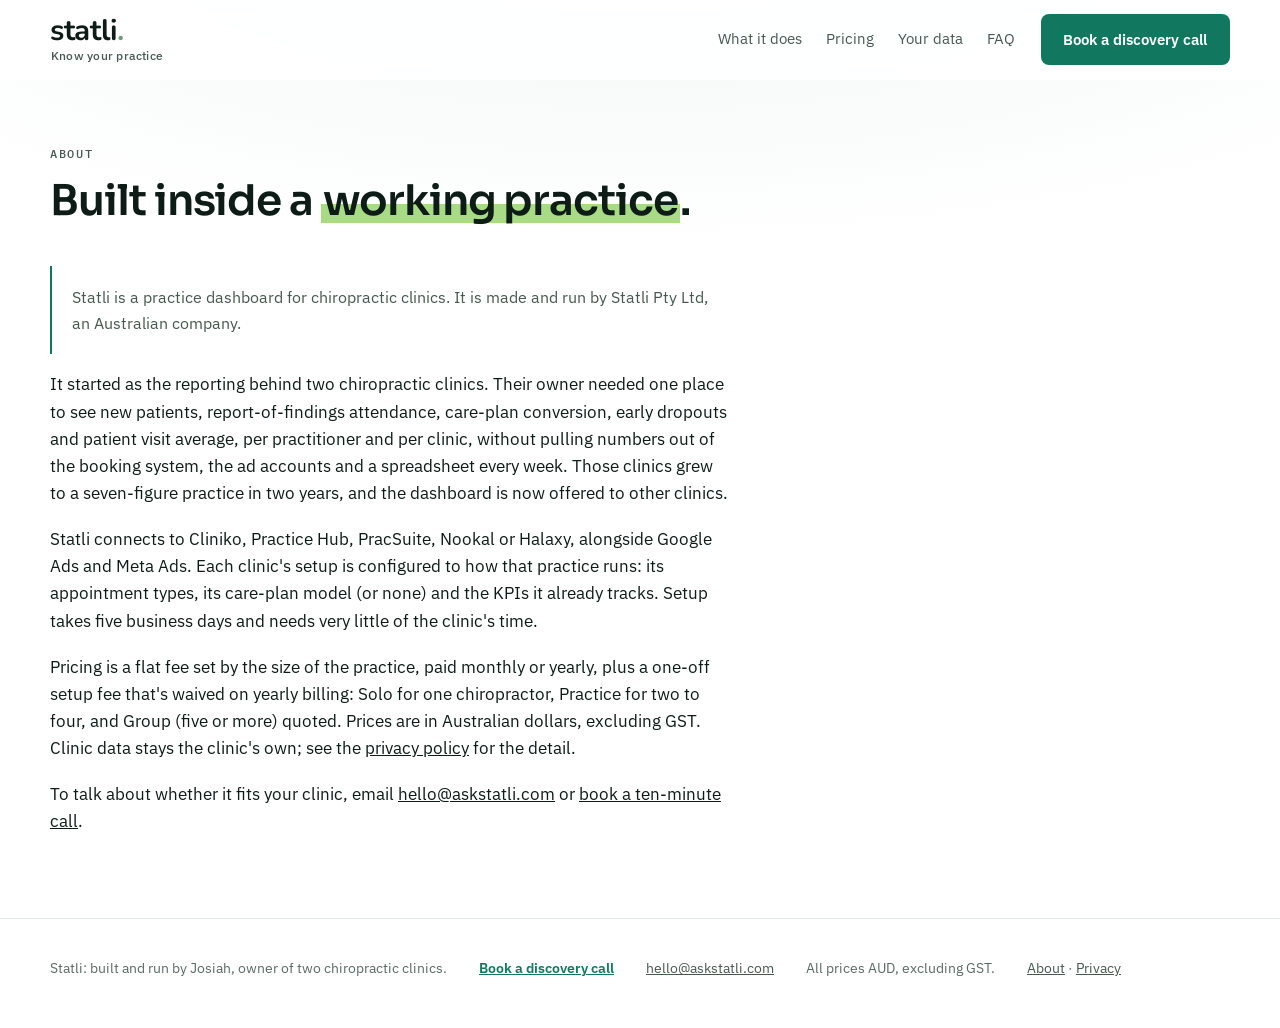
==== about/index.html @ eea351d8 "Pricing: clearer monthly/annual switch, setup waived on annual; focus-panel marker, hover-only marke" ====
<!doctype html>
<html lang="en-AU">
<head>
<meta charset="utf-8">
<meta name="viewport" content="width=device-width, initial-scale=1">
<meta name="color-scheme" content="light">
<title>About Statli</title>
<meta name="description" content="Statli is an Australian practice dashboard for chiropractic clinics, built by a clinic owner and run by Statli Pty Ltd.">

<link rel="canonical" href="https://askstatli.com/about/">
<meta property="og:type" content="website">
<meta property="og:site_name" content="Statli">
<meta property="og:title" content="About Statli">
<meta property="og:description" content="Statli is an Australian practice dashboard for chiropractic clinics, built by a clinic owner and run by Statli Pty Ltd.">
<meta property="og:url" content="https://askstatli.com/about/">
<meta property="og:image" content="https://askstatli.com/static/img/demo_overview.jpg">
<link rel="alternate" type="text/plain" title="llms.txt" href="/llms.txt">

<link rel="preconnect" href="https://fonts.googleapis.com">
<link rel="preconnect" href="https://fonts.gstatic.com" crossorigin>
<link rel="stylesheet" href="https://fonts.googleapis.com/css2?family=Archivo:wght@400..800&family=Nunito:wght@700&family=Sora:wght@500;600&family=IBM+Plex+Mono:wght@400;500;600&family=IBM+Plex+Sans:wght@400;500;600&display=swap">
<link rel="stylesheet" href="/static/css/site.css?v=535c0e7a">
</head>
<body>
<a class="skip" href="#main">Skip to content</a>

<nav class="nav">
  <div class="wrap nav-in">
    <a class="brand" href="/" aria-label="Statli, know your practice. Home">
      <span class="brand-word">statli<span class="brand-dot">.</span></span>
      <span class="brand-tag">Know your practice</span>
    </a>
    <div class="nav-links">
      <a href="/#what">What it does</a>
      <a href="/#pricing">Pricing</a>
      <a href="/#security">Your data</a>
      <a href="/#faq">FAQ</a>
    </div>
    <a class="btn btn-primary nav-cta" href="/#book"><span>Book a<span class="cta-long"> discovery</span> call</span></a>
    
    <button type="button" class="nav-menu-btn" aria-expanded="false" aria-controls="navSheet" aria-label="Menu">
      <span class="nav-menu-icon" aria-hidden="true"><i></i><i></i></span>
    </button>
  </div>
  <div class="nav-sheet" id="navSheet" hidden>
    <a href="/#what">What it does</a>
    <a href="/#story">See it in action</a>
    <a href="/#pricing">Pricing</a>
    <a href="/#security">Your data</a>
    <a href="/#faq">FAQ</a>
  </div>
</nav>

<main id="main">

<style>.about p{margin:0 0 1.1em;max-width:68ch}</style>
<section class="section">
  <div class="wrap">
    <div class="head">
      <p class="label">About</p>
      <h2>Built inside a <span class="hl">working practice</span>.</h2>
    </div>

    <div class="legal about">
      <p class="legal-intro">Statli is a practice dashboard for chiropractic clinics. It is made and run by
        Statli Pty Ltd, an Australian company.</p>

      <p>It started as the reporting behind two chiropractic clinics. Their owner needed one place to see
        new patients, report-of-findings attendance, care-plan conversion, early dropouts and patient visit
        average, per practitioner and per clinic, without pulling numbers out of the booking system, the ad
        accounts and a spreadsheet every week. Those clinics grew to a seven-figure practice in two years,
        and the dashboard is now offered to other clinics.</p>

      <p>Statli connects to Cliniko, Practice Hub, PracSuite, Nookal or Halaxy, alongside Google Ads and Meta Ads. Each
        clinic's setup is configured to how that practice runs: its appointment types, its care-plan model
        (or none) and the KPIs it already tracks. Setup takes five business days and needs very little of the
        clinic's time.</p>

      <p>Pricing is a flat fee set by the size of the practice, paid monthly or yearly, plus a one-off setup fee that's waived on yearly billing: Solo for one chiropractor, Practice for two to four, and Group (five or more) quoted. Prices are in Australian dollars, excluding GST.
        Clinic data stays the clinic's own; see the <a href="/privacy">privacy policy</a>
        for the detail.</p>

      <p>To talk about whether it fits your clinic, email
        <a href="mailto:hello@askstatli.com">hello@askstatli.com</a> or
        <a href="/#book">book a ten-minute call</a>.</p>
    </div>
  </div>
</section>

</main>

<footer class="foot">
  <div class="wrap foot-in">
    <span>Statli: built and run by Josiah, owner of two chiropractic clinics.</span>
    <span><a class="foot-cta" href="/#book">Book a discovery call</a></span>
    <span><a href="mailto:hello@askstatli.com">hello@askstatli.com</a></span>
    <span>All prices AUD, excluding GST.</span>
    <span><a href="/about">About</a> · <a href="/privacy">Privacy</a></span>
  </div>
</footer>

<script>
/* The top bar: a soft shadow only once content is scrolling under it, and
   on phones a menu that drops from the bar (and closes back into it). */
(function () {
  var nav = document.querySelector('.nav');
  if (!nav) return;
  function onScroll() { nav.classList.toggle('is-scrolled', window.scrollY > 4); }
  window.addEventListener('scroll', onScroll, { passive: true }); onScroll();

  var btn = nav.querySelector('.nav-menu-btn'), sheet = document.getElementById('navSheet');
  if (!btn || !sheet) return;
  function set(open) {
    btn.setAttribute('aria-expanded', open ? 'true' : 'false');
    nav.classList.toggle('menu-open', open);
    clearTimeout(sheet._t);
    if (open) { sheet.hidden = false; void sheet.offsetWidth; sheet.classList.add('is-open'); }
    else {
      sheet.classList.remove('is-open');
      // Backstop for when no transition runs (reduced motion, a background
      // tab): a closed menu must never sit invisible over the page.
      sheet._t = setTimeout(function () { if (!sheet.classList.contains('is-open')) sheet.hidden = true; }, 450);
    }
  }
  // Hidden only once the closing transition has finished, so it can be
  // reopened mid-close and simply turns round.
  sheet.addEventListener('transitionend', function () { if (!sheet.classList.contains('is-open')) sheet.hidden = true; });
  btn.addEventListener('click', function () { set(btn.getAttribute('aria-expanded') !== 'true'); });
  sheet.addEventListener('click', function (e) { if (e.target.closest('a')) set(false); });
  document.addEventListener('click', function (e) { if (!nav.contains(e.target)) set(false); });
  document.addEventListener('keydown', function (e) { if (e.key === 'Escape') set(false); });
})();

/* The booking form says it's sending the moment it's pressed, and can't be
   sent twice. Restored if the visitor comes Back to the page. */
document.querySelectorAll('form.book').forEach(function (f) {
  if (f.id === 'preview-form' || f.id === 'waitlist-form') return;   // these handle their own button
  f.addEventListener('submit', function () {
    var b = f.querySelector('[type=submit]');
    if (!b) return;
    b.dataset.label = b.dataset.label || b.textContent;
    setTimeout(function () { b.disabled = true; b.classList.add('is-sending'); b.textContent = 'Sending…'; }, 0);
  });
});
window.addEventListener('pageshow', function () {
  document.querySelectorAll('form.book [type=submit]').forEach(function (b) {
    if (b.dataset.label) { b.disabled = false; b.classList.remove('is-sending'); b.textContent = b.dataset.label; }
  });
});
</script>
</body>
</html>
---- static/css/site.css ----
/* ── Statli — design tokens ─────────────────────────────────────────────────
   One palette, always light. The site used to switch to a dark palette when a
   visitor's phone or computer was in dark mode; Josiah found it too dark and
   wants the brand's light look everywhere (2026-09-28). color-scheme keeps
   the browser's own controls (form fields, scrollbars) light to match. */

:root {
  color-scheme: light;
  /* Built-in easings are too weak to read as deliberate. One curve across the
     site keeps the motion feeling like one hand made it.
     Entering, exiting and press feedback all use --ease-out; plain colour
     changes stay on `ease`, which is what a colour crossfade wants. */
  --ease-out:    cubic-bezier(0.23, 1, 0.32, 1);

  --ground:      #ffffff;   /* white (was #f7f9f8), chosen 2026-10-02 */
  --surface:     #ffffff;
  --surface-2:   #eef2f0;
  --ink:         #0e1c18;
  --ink-2:       #46584f;
  --ink-3:       #5b6a63;   /* was #7b8b84 (3.1-3.6:1); now 4.9:1+ on every ground */
  --rule:        #e2e8e5;
  --rule-strong: #c6d0cc;
  --accent:      #11785f;
  --accent-ink:  #ffffff;
  --accent-soft: #e4f1eb;
  --warn:        #b3541e;
  --warn-soft:   #f6e7dc;
  --good:        #157f52;
  --brand-dot:   #6e9c78;
  /* The second accent, for the loss moments (visit 0, the money leaving, the
     moment they say yes). Large text only: 4.2:1+ on every ground. */
  --spark:       #c4471c;
  --hl-warm:     #ffc09c;

  /* Wider and softer than a drop shadow — closer to an object resting on the
     page than a box cut out of it. Two layers: a hairline for the edge, a
     long diffuse one for the lift. */
  --shadow:      0 1px 2px rgba(14, 28, 24, .04),
                 0 14px 40px -18px rgba(14, 28, 24, .16);

  /* One radius scale, so nothing is rounded by accident. 4px reads as a 2019
     admin panel; these are soft enough to feel current without turning
     everything into a pill. */
  --r-sm: 8px;
  --r:    12px;
  --r-lg: 18px;

  --display: "Archivo", "Helvetica Neue", Arial, sans-serif;
  --body:    "IBM Plex Sans", "Segoe UI", system-ui, sans-serif;
  --mono:    "IBM Plex Mono", ui-monospace, "SF Mono", Menlo, monospace;

  --measure: 62ch;
  --page:    1180px;
  --rail:    26px;
}


/* ── Base ─────────────────────────────────────────────────────────────────── */

*, *::before, *::after { box-sizing: border-box; }

body {
  margin: 0;
  background: var(--ground);
  color: var(--ink);
  font-family: var(--body);
  font-size: 17px;
  line-height: 1.6;
  -webkit-font-smoothing: antialiased;
}

/* Archivo at 800 with -0.034em is a headline shouting. The same face at 500,
   larger and with the tracking let out, reads as confident instead of loud —
   and it is the single change that moves this page from "dense report" to
   something current. The weight does the work, not the size. */
h1, h2, h3, h4 {
  font-family: var(--display);
  font-weight: 550;
  line-height: 1.12;
  letter-spacing: -0.018em;
  text-wrap: balance;
  margin: 0;
}

h1 {
  font-size: clamp(2.7rem, 5.8vw, 4.3rem);
  font-weight: 560;
  line-height: 1.06;
  letter-spacing: -0.026em;
}
h2 { font-size: clamp(1.9rem, 3.3vw, 2.7rem); letter-spacing: -0.021em; }
h3 { font-size: 1.2rem; font-weight: 600; letter-spacing: -0.008em; }

/* The headings in Sora (Google Fonts, loaded in base.html; chosen 2026-10-09
   over Clash Display, from the heading-font comparison). Wide and clean, so
   it wants a little negative tracking and a 600 weight. */
:root { --heading: "Sora", var(--display); }
h1, h2 { font-family: var(--heading); font-weight: 600; }
h1 { letter-spacing: -0.03em; }
h2 { font-weight: 600; letter-spacing: -0.025em; }

p { margin: 0; }
a { color: inherit; }

/* height:auto is not optional here. Every <img> carries width/height
   attributes (they reserve the space and stop the page jumping as images
   load), and without height:auto those attributes are used as the rendered
   height while CSS scales the width down. The two closer-look screenshots
   were being squashed exactly that way: a 1600x442 strip drawn at 834x442. */
img { max-width: 100%; display: block; height: auto; }

::selection { background: var(--accent); color: var(--accent-ink); }

:focus-visible {
  outline: 2px solid var(--accent);
  outline-offset: 3px;
  border-radius: 2px;
}

/* Micro-label — the instrument-panel voice, used for every section eyebrow. */
.label {
  font-family: var(--mono);
  font-size: .705rem;
  font-weight: 500;
  letter-spacing: .16em;
  text-transform: uppercase;
  color: var(--ink-3);
}

.num { font-family: var(--mono); font-variant-numeric: tabular-nums; }

.lede {
  font-size: clamp(1.08rem, 1.7vw, 1.24rem);
  line-height: 1.58;
  color: var(--ink-2);
  max-width: var(--measure);
}

.skip {
  position: absolute; left: -9999px;
  background: var(--accent); color: var(--accent-ink);
  padding: .6rem 1rem; z-index: 100;
}
.skip:focus { left: 1rem; top: 1rem; }

/* ── Page shell ───────────────────────────────────────────────────────────── */

.wrap {
  width: min(100% - 3rem, var(--page));
  margin-inline: auto;
}

/* The rail: a chart y-axis the whole page hangs off. Each section head sits on
   a tick. Hidden below 900px, where there isn't room for the gutter. */
/* A single very soft wash behind the top of the page, so the ground has some
   depth without a gradient hero — the thing that makes a flat grey page feel
   like a document rather than a product. Fixed attachment keeps it from
   scrolling into the middle of the page and reappearing as a band. */
body {
  background-image:
    radial-gradient(120% 60% at 50% -10%,
                    color-mix(in srgb, var(--accent) 7%, transparent) 0%,
                    transparent 62%);
  background-repeat: no-repeat;
  background-attachment: fixed;
}

.section {
  position: relative;
  padding-block: clamp(4.2rem, 8.5vw, 7.5rem);
  border-top: 1px solid var(--rule);
}

/* Alternating grounds, so a long page reads as a sequence of rooms rather
   than one endless scroll. Driven by nth-of-type rather than a class in the
   markup: the testimonial section is conditional, and hand-placed classes
   would put two tinted bands back to back the moment it is switched off.
   The tint is barely there on purpose — enough to mark a boundary, not
   enough to make the page look striped. */
main > section:nth-of-type(even) {
  background: color-mix(in srgb, var(--accent) 8%, var(--surface));
  border-top-color: color-mix(in srgb, var(--accent) 12%, var(--rule));
}

/* Where two grounds meet, the rule is doing nothing the colour change isn't
   already doing. */
main > section:nth-of-type(even) + section { border-top-color: transparent; }
.section:first-of-type { border-top: 0; }

.section > .wrap { position: relative; }

@media (min-width: 900px) {
  .section > .wrap { padding-left: calc(var(--rail) + 34px); }
  .section > .wrap::before {
    content: "";
    position: absolute;
    left: 0; top: .55rem; bottom: 0;
    width: 1px;
    background: linear-gradient(var(--rule-strong) 0 60%, transparent 60% 100%);
  }
  .section > .wrap::after {
    content: "";
    position: absolute;
    left: 0; top: .55rem;
    width: var(--rail); height: 1px;
    background: var(--rule-strong);
  }
}

.head { display: flex; flex-direction: column; gap: .9rem; margin-bottom: 2.6rem; }
.head p { max-width: var(--measure); color: var(--ink-2); }

/* ── Nav ──────────────────────────────────────────────────────────────────── */

.nav {
  position: sticky; top: 0; z-index: 50;
  background: color-mix(in srgb, var(--ground) 88%, transparent);
  backdrop-filter: blur(10px);
  border-bottom: 1px solid var(--rule);
}
.nav-in {
  display: flex; align-items: center; gap: 1.6rem;
  padding-block: .85rem;
}
.brand {
  display: flex; align-items: center; gap: .58rem;
  font-family: var(--display); font-weight: 800;
  letter-spacing: -0.02em; font-size: 1.06rem;
  text-decoration: none; margin-right: auto;
}
.brand svg { display: block; }
.nav-links { display: flex; gap: 1.5rem; align-items: center; }
.nav-links a {
  font-size: .93rem; color: var(--ink-2); text-decoration: none;
  transition: color .15s;
}
@media (hover: hover) and (pointer: fine) {
  .nav-links a:hover { color: var(--ink); }
}
@media (max-width: 860px) { .nav-links { display: none; } }

/* ── Buttons ──────────────────────────────────────────────────────────────── */

.btn {
  display: inline-flex; align-items: center; justify-content: center; gap: .5rem;
  font-family: var(--body); font-size: .96rem; font-weight: 600;
  padding: .78rem 1.35rem;
  border-radius: var(--r-sm);
  border: 1px solid transparent;
  text-decoration: none;
  cursor: pointer;
  transition: background 160ms ease, border-color 160ms ease,
              transform 160ms var(--ease-out);
}
.btn-primary { background: var(--accent); color: var(--accent-ink); }
.btn-ghost { border-color: var(--rule-strong); color: var(--ink); background: transparent; }

/* A tap on a touch screen fires :hover and leaves the control stuck in its
   hover colour after the page moves on. Only offer hover to a real pointer. */
@media (hover: hover) and (pointer: fine) {
  .btn-primary:hover { background: color-mix(in srgb, var(--accent) 86%, var(--ink)); }
  .btn-ghost:hover { border-color: var(--ink-3); }
}
.btn-lg { padding: .95rem 1.7rem; font-size: 1.02rem; }
/* scale, not a 1px nudge: a pixel of travel is below the threshold of
   noticing, and scaling takes the label with it so the whole control
   responds to the press rather than sliding. */
.btn:active { transform: scale(.97); }

.cta-row { display: flex; flex-wrap: wrap; gap: .8rem; align-items: center; }

/* ── Hero ─────────────────────────────────────────────────────────────────── */

.hero { padding-block: clamp(1.6rem, 3vw, 2.6rem) 0; border-top: 0; }

/* The headline, centred over the product. */
.hero-head { text-align: center; }
.hero-head .label { justify-content: center; }
.hero h1 { margin: 0 auto 1.3rem; max-width: 24ch; }
/* The payoff line, run over with a highlighter: a fresh green stroke across
   the lower half of the words, swept in once on load. Cloned per line, so if
   it wraps on a phone each line gets its own stroke. */
.hero h1 .hl {
  background-image: linear-gradient(transparent 52%, var(--hl, #a8dc84) 52%, var(--hl, #a8dc84) 94%, transparent 94%);
  background-repeat: no-repeat;
  background-size: 100% 100%;
  -webkit-box-decoration-break: clone; box-decoration-break: clone;
  padding-inline: .06em;
  animation: hl-sweep .9s var(--ease-out) .35s both;
}
@keyframes hl-sweep { from { background-size: 0% 100%; } }
@media (prefers-reduced-motion: reduce) { .hero h1 .hl { animation: none; } }
/* The same stroke on the key words of the section headings: no sweep, so it
   reads as the page's one marker rather than an animation on every scroll. */
h2 .hl {
  background-image: linear-gradient(transparent 56%, var(--hl, #a8dc84) 56%, var(--hl, #a8dc84) 92%, transparent 92%);
  background-repeat: no-repeat;
  background-size: 100% 100%;
  -webkit-box-decoration-break: clone; box-decoration-break: clone;
  padding-inline: .04em;
  transition: background-size .9s var(--ease-out);
}
/* Swept in as each heading scrolls into view, like the hero's. The page script
   adds .hl-armed to <html> only when it can also watch for the heading, so
   without it (or with reduced motion) the strokes simply sit there. */
.hl-armed h2 .hl:not(.is-in) { background-size: 0% 100%; }

/* A centred hero doesn't hang off the rail the rest of the page does. */
@media (min-width: 900px) {
  .hero > .wrap { padding-left: 0; }
  .hero > .wrap::before, .hero > .wrap::after { display: none; }
}
.hero .lede { margin: 0 auto 2rem; max-width: var(--measure); }
/* The promise, straight under the title: a step up from the lede, in ink. */
.hero-sub {
  margin: 0 auto 2rem; max-width: 58ch;
  font-family: var(--display); font-weight: 600; letter-spacing: -.01em;
  font-size: clamp(1.15rem, 2vw, 1.45rem); line-height: 1.35; color: var(--ink);
  text-wrap: balance;
}
.hero .cta-row { justify-content: center; }

/* The devices, as wide as the page allows and cut off by the integrations
   band below, so the screen is large and legible without pushing everything
   else down. The phone rides high enough that its top half shows. */
.hero-stage {
  width: min(100% - 3rem, 1240px);
  margin: clamp(2.6rem, 5vw, 4rem) auto 0;
  aspect-ratio: 1240 / 560;
  overflow: hidden;
}
.hero-stage .devices { margin: 0 clamp(0px, 6vw, 84px) 0 clamp(0px, 3vw, 40px); padding-right: 0; }
.hero-stage .phone { top: 30%; bottom: auto; right: calc(-1 * clamp(0px, 5vw, 70px)); width: clamp(96px, 17%, 210px); }

.hero-meta {
  display: flex; flex-wrap: wrap; gap: .5rem 1.4rem;
  margin-top: 1.6rem;
}
.hero-meta span {
  font-family: var(--mono); font-size: .76rem; color: var(--ink-3);
  letter-spacing: .04em;
}
/* Em dash between items, in CSS rather than the markup so the last one never
   trails a dash. It hangs off the END of the preceding item, not the start of
   the next: as a ::before it began wrapped lines with a stranded dash, which
   this row does wrap onto three lines in the hero column. */
.hero-meta span:not(:last-child)::after {
  content: "—";
  margin-left: .55rem;
  color: color-mix(in srgb, var(--ink-3) 55%, transparent);
}
.hero-meta { gap: .5rem .55rem; }

/* One line, where there is room for one.
   The page caps at 1180px and the rail takes 60 of it, so this strip never has
   more than ~1120px to work with however wide the screen gets — and at the
   body size it wants 1220. Hence the slightly tighter type and separators
   here rather than a media query that only helps on huge monitors.
   Below 1200 it is allowed to wrap: forcing one line there would mean type too
   small to read, which is a worse trade than a second line. */
@media (min-width: 1200px) {
  .hero-meta { flex-wrap: nowrap; white-space: nowrap; }
  .hero-meta span { font-size: .685rem; }
}

/* Screenshot in a restrained window frame — chrome enough to read as software,
   quiet enough not to compete with the UI inside it. */
.shot {
  /* A <figure> is indented 40px each side by default, which lost 80px of a
     phone screen and set the screenshots off the text column's edges. */
  margin-inline: 0;
  margin-top: clamp(2.4rem, 5vw, 3.6rem);
  border: 1px solid var(--rule);
  border-radius: var(--r-lg);
  background: var(--surface);
  box-shadow: var(--shadow);
  overflow: hidden;
}
.shot-bar {
  display: flex; align-items: center; gap: .45rem;
  padding: .6rem .85rem;
  border-bottom: 1px solid var(--rule);
  background: var(--surface-2);
}
.shot-bar i {
  width: 9px; height: 9px; border-radius: 50%;
  background: var(--rule-strong); display: block;
}
.shot-bar span {
  font-family: var(--mono); font-size: .7rem; color: var(--ink-3);
  margin-left: .6rem;
}
.shot img { width: 100%; }
.shot-cap {
  padding: .85rem 1rem;
  border-top: 1px solid var(--rule);
  font-size: .88rem; color: var(--ink-3);
}

/* ── Contrast block: spreadsheet vs this ──────────────────────────────────── */

.versus { display: grid; gap: 1.4rem; grid-template-columns: 1fr 1fr; }
@media (max-width: 760px) { .versus { grid-template-columns: 1fr; } }

.versus-col { padding: 1.75rem; border-radius: var(--r); border: 1px solid var(--rule); }
/* The old way gets a flat grey card: its own shape on the tinted band, and
   duller than the white one beside it. It was transparent, and on the tinted
   band it disappeared into the background. */
.versus-col.now {
  background: color-mix(in srgb, var(--ink) 8%, var(--surface));
  border-color: color-mix(in srgb, var(--ink) 10%, var(--rule));
}
.versus-col.after { background: var(--surface); border-color: var(--rule-strong); }
.versus-col h3 { margin-bottom: 1rem; }
.versus-col ul { margin: 0; padding: 0; list-style: none; display: grid; gap: .75rem; }
.versus-col li {
  display: grid; grid-template-columns: 1.15rem 1fr; gap: .65rem;
  font-size: .96rem; color: var(--ink-2); line-height: 1.5;
}
/* Not an em dash: this bullet is generated content, so it renders on the page
   but never appears in innerText, which is how it survived a sweep that
   checked the rendered text for them. */
.versus-col li::before { content: "\00B7"; color: var(--ink-3); font-family: var(--mono); }
.versus-col.after li::before { content: "→"; color: var(--accent); }

/* ── Module list ──────────────────────────────────────────────────────────── */

/* A qualifier under a section heading — smaller than the lede, quieter than
   body copy, so it reads as a footnote to the claim above it. */
.head-note {
  margin-top: .7rem; max-width: 52ch;
  font-size: .95rem; color: var(--ink-2);
}

.modules { display: grid; gap: 0; }
.module {
  display: grid;
  grid-template-columns: 13.5rem 1fr;
  gap: 1.6rem;
  padding-block: 1.35rem;
  border-top: 1px solid var(--rule);
  align-items: start;
}
.module:last-child { border-bottom: 1px solid var(--rule); }
.module h3 { font-size: 1.06rem; }
.module p { color: var(--ink-2); font-size: .97rem; max-width: 58ch; }
.module .tag {
  font-family: var(--mono); font-size: .68rem; letter-spacing: .12em;
  text-transform: uppercase; color: var(--accent);
  display: block; margin-top: .4rem;
}
@media (max-width: 700px) {
  .module { grid-template-columns: 1fr; gap: .45rem; }
}

/* ── Steps (a real sequence, so it's numbered) ────────────────────────────── */

.steps { display: grid; gap: 1.1rem; grid-template-columns: repeat(3, 1fr); counter-reset: s; }
@media (max-width: 800px) { .steps { grid-template-columns: 1fr; } }
.step {
  border: 1px solid var(--rule); border-radius: var(--r);
  padding: 1.4rem; background: var(--surface);
  display: flex; flex-direction: column; gap: .6rem;
}
.step::before {
  counter-increment: s; content: counter(s, decimal-leading-zero);
  font-family: var(--mono); font-size: .78rem; color: var(--accent);
  letter-spacing: .1em;
}
.step p { color: var(--ink-2); font-size: .95rem; }
.step .when { font-family: var(--mono); font-size: .74rem; color: var(--ink-3); margin-top: auto; padding-top: .5rem; }

/* ── Pricing table ────────────────────────────────────────────────────────── */

.price-scroll { overflow-x: auto; }

.price {
  width: 100%; border-collapse: collapse;
  min-width: 660px;
  font-variant-numeric: tabular-nums;
}
.price th, .price td {
  text-align: left; padding: .95rem 1.1rem;
  border-bottom: 1px solid var(--rule);
  vertical-align: baseline;
}
.price thead th {
  border-bottom: 1px solid var(--rule-strong);
  vertical-align: bottom;
}
.price .tier-name { font-family: var(--display); font-size: 1.16rem; font-weight: 700; }
.price .tier-fit { font-family: var(--mono); font-size: .73rem; color: var(--ink-3); letter-spacing: .06em; display: block; margin-top: .35rem; }
.price .money { font-family: var(--mono); font-size: 1.5rem; font-weight: 600; color: var(--ink); }
.price .per { font-family: var(--mono); font-size: .74rem; color: var(--ink-3); display: block; margin-top: .2rem; }
.price td.rowlab { font-size: .93rem; color: var(--ink-3); font-family: var(--mono); letter-spacing: .04em; text-transform: uppercase; font-size: .7rem; }
.price col.featured { background: var(--accent-soft); }
.price .flag {
  font-family: var(--mono); font-size: .66rem; letter-spacing: .1em; text-transform: uppercase;
  color: var(--accent); display: block; margin-bottom: .4rem;
}
.price tbody td { font-size: .95rem; color: var(--ink-2); }
.price .yes { color: var(--good); font-weight: 600; }
.price .no { color: var(--ink-3); }

.price-note {
  margin-top: 1.2rem; font-size: .9rem; color: var(--ink-3);
  max-width: var(--measure);
}

/* ── Calculator ───────────────────────────────────────────────────────────── */

.calc {
  display: grid; grid-template-columns: 1fr 1fr; gap: 2rem;
  border: 1px solid var(--mint-rule); border-radius: var(--r-sm);
  background: var(--mint); padding: 1.7rem;
}
@media (max-width: 800px) { .calc { grid-template-columns: 1fr; } }
.calc-fields { display: grid; gap: 1.2rem; align-content: start; }
.field { display: grid; gap: .4rem; }
.field label { font-size: .92rem; font-weight: 500; }
.field .hint { font-size: .82rem; color: var(--ink-3); }
.field input[type="range"] { width: 100%; accent-color: var(--accent); }
.field .val { font-family: var(--mono); font-size: 1.02rem; color: var(--accent); font-weight: 600; }
.calc-out {
  border-left: 1px solid var(--mint-rule); padding-left: 2rem;
  display: flex; flex-direction: column; justify-content: center; gap: .55rem;
}
@media (max-width: 800px) { .calc-out { border-left: 0; border-top: 1px solid var(--mint-rule); padding-left: 0; padding-top: 1.5rem; } }
.calc-out .big {
  font-family: var(--mono); font-variant-numeric: tabular-nums;
  font-size: clamp(2.2rem, 5vw, 3rem); font-weight: 600;
  color: var(--accent); line-height: 1;
}
.calc-out p { font-size: .92rem; color: var(--ink-2); }

/* ── Security grid ────────────────────────────────────────────────────────── */

.facts { display: grid; grid-template-columns: repeat(2, 1fr); gap: 0 2.4rem; }
@media (max-width: 760px) { .facts { grid-template-columns: 1fr; } }
.fact { padding-block: 1.1rem; border-top: 1px solid var(--rule); }
.facts-3 { grid-template-columns: repeat(3, 1fr); }
/* "Built around how your clinic runs" and "Your data": mint cards, like the
   others on the page. */
.facts { gap: 1rem; }
/* On the green sections the mint cards would vanish into the background, so
   any card there turns white: mint on white sections, white on green ones. */
main:has(> .hero-green) > section:nth-of-type(odd):not(.hero) :is(.fact, .aud, .plan, .calc, .included-wrap) {
  background: var(--surface);
}
.facts .fact {
  border: 1px solid var(--mint-rule); border-radius: var(--r);
  background: var(--mint); padding: 1.3rem 1.4rem;
}
@media (max-width: 960px) { .facts-3 { grid-template-columns: repeat(2, 1fr); } }
@media (max-width: 760px) { .facts-3 { grid-template-columns: 1fr; } }
.fact h3 { font-size: .99rem; margin-bottom: .35rem; }
.fact p { font-size: .93rem; color: var(--ink-2); }

/* ── FAQ ──────────────────────────────────────────────────────────────────── */

.faq { display: grid; }
.faq details { border-top: 1px solid var(--rule); }
.faq details:last-of-type { border-bottom: 1px solid var(--rule); }
.faq summary {
  cursor: pointer; padding: 1.05rem 2rem 1.05rem 0;
  font-weight: 600; font-size: 1rem; list-style: none;
  position: relative;
}
.faq summary::-webkit-details-marker { display: none; }

/* Two bars rather than a "+" glyph swapped for a "-". `content` cannot be
   transitioned, so the old marker hard-cut between two characters. Built from
   crossed bars, the vertical one rotates flat into the horizontal one and the
   plus becomes a minus in front of you — and it is a transform, so it is free. */
.faq summary::before,
.faq summary::after {
  content: ""; position: absolute; right: .3rem; top: 50%;
  width: .72rem; height: 1.5px; background: var(--accent); border-radius: 1px;
  transform: translateY(-50%);
}
.faq summary::before {
  transform: translateY(-50%) rotate(90deg);
  transition: transform 200ms var(--ease-out);
}
.faq details[open] summary::before { transform: translateY(-50%) rotate(0deg); }
.faq p { padding-bottom: 1.2rem; color: var(--ink-2); font-size: .96rem; max-width: var(--measure); }

/* ── Hero devices ─────────────────────────────────────────────────────────── */
/* Drawn in CSS rather than shipped as mockup images: it stays sharp at any
   size, costs no download, takes the palette with it in dark mode, and the
   screenshot inside is the only bitmap involved. */

.devices {
  position: relative;
  margin: clamp(2.6rem, 5vw, 4rem) 0 0;
  padding-right: clamp(0px, 9vw, 118px);   /* room for the phone to overhang */
}

/* ── Laptop ── */
.laptop-lid {
  position: relative;
  background: var(--ink);
  border-radius: 14px 14px 4px 4px;
  padding: 11px 11px 12px;
  box-shadow: var(--shadow);
}
.laptop-lid img {
  width: 100%; height: auto; display: block;
  border-radius: 4px;
  background: var(--surface);
}
/* The base is what makes it read as a laptop rather than a framed picture:
   slightly wider than the lid, with a lip for the trackpad notch. */
.laptop-base {
  position: relative;
  width: 106%; margin-left: -3%;
  height: 13px;
  background: linear-gradient(to bottom,
              color-mix(in srgb, var(--ink) 88%, white) 0%,
              var(--ink) 55%,
              color-mix(in srgb, var(--ink) 78%, black) 100%);
  border-radius: 0 0 9px 9px;
  box-shadow: 0 12px 24px -14px rgba(14, 28, 24, .5);
}
.laptop-base::after {
  content: ""; position: absolute; left: 50%; top: 0;
  width: 15%; height: 4px;
  transform: translateX(-50%);
  background: color-mix(in srgb, var(--ink) 60%, black);
  border-radius: 0 0 5px 5px;
}

/* ── Phone ── */
.phone {
  position: absolute;
  right: 0; bottom: -4%;
  width: clamp(96px, 13.5%, 178px);
}
.phone-bezel {
  position: relative;
  background: var(--ink);
  border-radius: clamp(14px, 2.2vw, 26px);
  padding: clamp(4px, .55vw, 7px);
  box-shadow: 0 2px 4px rgba(14, 28, 24, .10),
              0 18px 40px -16px rgba(14, 28, 24, .40);
}
.phone-bezel img {
  width: 100%; height: auto; display: block;
  border-radius: clamp(10px, 1.7vw, 20px);
  background: var(--surface);
}
.phone-island {
  position: absolute; z-index: 2;
  left: 50%; top: clamp(7px, .95vw, 12px);
  transform: translateX(-50%);
  width: 30%; height: clamp(5px, .75vw, 9px);
  background: var(--ink);
  border-radius: 999px;
}

.devices .shot-cap { margin-top: 1.5rem; }

/* Under about 700px the phone stops being a detail and starts covering the
   thing it sits on, so it steps out and sits beside the laptop instead. */
@media (max-width: 700px) {
  .devices { padding-right: 0; display: grid; gap: 1.1rem; justify-items: center; }
  .phone { position: static; width: 42%; max-width: 190px; }
  .devices .shot-cap { margin-top: .4rem; }
}

/* ── Billing toggle ───────────────────────────────────────────────────────── */

.billing {
  display: inline-flex;
  gap: 2px;
  padding: 3px;
  margin-bottom: 1.4rem;
  background: color-mix(in srgb, var(--ink) 5%, transparent);
  border-radius: 999px;
}
.billing-opt {
  font: inherit;
  font-size: .82rem;
  display: inline-flex; align-items: center; gap: .45rem;
  padding: .45rem 1rem;
  border: 0; border-radius: 999px;
  background: transparent; color: var(--ink-2);
  cursor: pointer;
  transition: background .15s, color .15s;
}
.billing-opt:hover { color: var(--ink); }
.billing-opt.is-on {
  background: var(--surface);
  color: var(--ink);
  box-shadow: 0 1px 2px rgba(14, 28, 24, .10);
}
.billing-save {
  font-family: var(--mono);
  font-size: .64rem; letter-spacing: .03em;
  padding: .12rem .4rem;
  border-radius: 999px;
  background: color-mix(in srgb, var(--accent, #2f6f57) 14%, transparent);
  color: var(--accent, #2f6f57);
}
.billing-opt.is-on .billing-save { background: color-mix(in srgb, var(--accent, #2f6f57) 18%, transparent); }
.price .per.saving { color: var(--accent, #2f6f57); }

/* ── Testimonials ─────────────────────────────────────────────────────────── */
/* Typographic, not card-based. Everything else on this page is separated by
   rules rather than boxes, and a row of drop-shadowed quote cards with big
   curly quote marks is the visual language of a page that has nothing else to
   say. The quote does the work; the attribution is what makes it weigh
   anything. */

.voices { display: grid; gap: 0; }

.voice {
  display: grid;
  grid-template-columns: 13.5rem 1fr;
  gap: 1.6rem;
  margin: 0;
  padding-block: 1.9rem;
  border-top: 1px solid var(--rule);
  align-items: start;
}
.voice:last-child { border-bottom: 1px solid var(--rule); }

.voice blockquote {
  grid-column: 2;
  margin: 0;
  font-family: var(--display);
  font-size: clamp(1.08rem, 1.9vw, 1.32rem);
  line-height: 1.45;
  letter-spacing: -.011em;
  color: var(--ink);
  max-width: 46ch;
  text-wrap: pretty;
}

.voice figcaption {
  grid-column: 1; grid-row: 1;
  display: flex; flex-direction: column; gap: .25rem;
  padding-top: .3rem;
}
.voice-who {
  font-family: var(--mono); font-size: .72rem; letter-spacing: .08em;
  text-transform: uppercase; color: var(--accent);
}
.voice-role { font-size: .88rem; color: var(--ink-3); }

@media (max-width: 760px) {
  .voice { grid-template-columns: 1fr; gap: .85rem; }
  .voice blockquote { grid-column: 1; grid-row: 1; }
  .voice figcaption { grid-column: 1; grid-row: 2; padding-top: 0; }
}

/* ── Booking form ─────────────────────────────────────────────────────────── */

.book-grid { display: grid; grid-template-columns: 1fr 1fr; gap: 2.6rem; align-items: start; }
@media (max-width: 900px) { .book-grid { grid-template-columns: 1fr; } }

.book-aside ul { margin: 1rem 0 0; padding: 0; list-style: none; display: grid; gap: .7rem; }
.book-aside li {
  display: grid; grid-template-columns: 1rem 1fr; gap: .7rem;
  font-size: .95rem; color: var(--ink-2);
}
.book-aside li::before { content: "\2713"; color: var(--accent); font-weight: 700; }

form.book {
  border: 1px solid var(--rule-strong); border-radius: var(--r-sm);
  background: var(--surface); padding: 1.6rem;
  display: grid; gap: 1.05rem;
}
.f { display: grid; gap: .38rem; }
.f label { font-size: .88rem; font-weight: 600; }
.f .req { color: var(--warn); }
.f input[type="text"], .f input[type="email"], .f input[type="tel"], .f select, .f textarea {
  font-family: var(--body); font-size: .96rem;
  padding: .62rem .7rem;
  border: 1px solid var(--rule-strong); border-radius: var(--r-sm);
  background: var(--ground); color: var(--ink);
  width: 100%;
}
.f textarea { resize: vertical; min-height: 5.2rem; }
.f-row { display: grid; grid-template-columns: 1fr 1fr; gap: 1.05rem; }
@media (max-width: 560px) { .f-row { grid-template-columns: 1fr; } }

.choices { display: flex; flex-wrap: wrap; gap: .5rem; }
.choices label {
  font-family: var(--mono); font-size: .82rem;
  border: 1px solid var(--rule-strong); border-radius: 999px;
  padding: .4rem .85rem; cursor: pointer; font-weight: 400;
  transition: background 140ms ease, border-color 140ms ease, color 140ms ease,
              transform 140ms var(--ease-out);
}
/* The most-pressed control on the site, and the only pressable one that
   used to give nothing back. */
.choices label:active { transform: scale(.97); }
.choices input { position: absolute; opacity: 0; width: 0; height: 0; }
.choices input:checked + span { color: var(--accent-ink); }
.choices label:has(input:checked) {
  background: var(--accent); border-color: var(--accent); color: var(--accent-ink);
}
.choices label:has(input:focus-visible) { outline: 2px solid var(--accent); outline-offset: 2px; }

.form-note { font-size: .84rem; color: var(--ink-3); }

.flash {
  border: 1px solid var(--accent); background: var(--accent-soft);
  color: var(--ink); padding: 1rem 1.15rem; border-radius: var(--r-sm);
  font-size: .95rem; margin-bottom: 1.5rem;
}
.flash.err { border-color: var(--warn); background: var(--warn-soft); }

/* ── Footer ───────────────────────────────────────────────────────────────── */

.foot {
  border-top: 1px solid var(--rule);
  padding-block: 2.4rem 3rem;
  font-size: .88rem; color: var(--ink-3);
}
.foot-in { display: flex; flex-wrap: wrap; gap: 1rem 2rem; align-items: baseline; }
.foot a { color: var(--ink-2); }

/* ── Admin table ──────────────────────────────────────────────────────────── */

.adm { width: 100%; border-collapse: collapse; font-size: .9rem; }
.adm th, .adm td { text-align: left; padding: .6rem .7rem; border-bottom: 1px solid var(--rule); vertical-align: top; }
.adm th { font-family: var(--mono); font-size: .7rem; text-transform: uppercase; letter-spacing: .1em; color: var(--ink-3); }
.adm td.msg { color: var(--ink-2); max-width: 30ch; }

@media (prefers-reduced-motion: reduce) {
  /* Gentler, not off. The old rule flattened every transition to .001ms,
     which took the colour crossfades with it — and a colour change causes
     nobody motion sickness. Colour and opacity keep their timing; anything
     that MOVES stops moving. */
  *, *::before, *::after {
    animation-duration: .001ms !important;
    animation-iteration-count: 1 !important;
    transition-property: color, background-color, border-color, outline-color,
                         opacity, fill, stroke !important;
  }
  /* The press scales are direct manipulation — they happen under the user's
     own finger rather than on their behalf — so they stay, minus the easing. */
  .faq summary::before,
  .cal-fallback > summary::before { transform: translateY(-50%) rotate(90deg); }
  .faq details[open] summary::before,
  .cal-fallback[open] > summary::before { transform: translateY(-50%) rotate(0deg); }
}

/* ── Legal documents ──────────────────────────────────────────────────────── */

.legal { max-width: 46rem; }

.legal-intro {
  font-size: 1.02rem;
  line-height: 1.6;
  color: var(--ink-2);
  padding: 1.1rem 1.25rem;
  border-left: 2px solid var(--accent);
  background: var(--surface);
  border-radius: 0 var(--r-sm) var(--r-sm) 0;
  margin-bottom: 2.6rem;
}

.legal-s { padding-block: 1.6rem; border-top: 1px solid var(--rule); }
.legal-s:first-of-type { border-top: 0; padding-top: 0; }

.legal-s h3 {
  display: grid;
  grid-template-columns: 2.4rem 1fr;
  align-items: baseline;
  margin-bottom: .9rem;
  font-size: 1.12rem;
}
.legal-n { color: var(--accent); font-size: .82rem; font-weight: 500; }

/* Everything under a heading lines up past the clause number. */
.legal-s p, .legal-s ul { margin-left: 2.4rem; }
@media (max-width: 640px) {
  .legal-s h3 { grid-template-columns: 1fr; gap: .25rem; }
  .legal-s p, .legal-s ul { margin-left: 0; }
}

.legal-s p { color: var(--ink-2); font-size: .97rem; margin-bottom: .9rem; }
.legal-s p:last-child { margin-bottom: 0; }
.legal-s strong { color: var(--ink); font-weight: 600; }

.legal-s ul { padding: 0; list-style: none; display: grid; gap: .65rem; margin-bottom: .9rem; }
.legal-s li {
  display: grid; grid-template-columns: 1rem 1fr; gap: .7rem;
  font-size: .95rem; color: var(--ink-2); line-height: 1.55;
}
.legal-s li::before { content: "—"; color: var(--ink-3); font-family: var(--mono); }

.legal-foot {
  margin-top: 2.4rem; padding: 1.3rem 1.4rem;
  border: 1px solid var(--rule-strong); border-radius: var(--r-sm);
  background: var(--surface);
}
.legal-foot p { font-size: .95rem; color: var(--ink-2); }

/* ── Demo call-out ────────────────────────────────────────────────────────── */

.demo-cta {
  margin-top: 1.6rem;
  padding: 1.5rem 1.7rem;
  border: 1px solid var(--rule-strong);
  border-radius: var(--r);
  background: var(--surface);
  display: flex; flex-wrap: wrap; gap: 1.4rem;
  align-items: center; justify-content: space-between;
}
.demo-cta .btn { flex-shrink: 0; }

/* ── Cal.com booking embed ────────────────────────────────────────────────── */

.cal-block { display: grid; gap: 1.1rem; }

.cal-inline {
  min-height: 34rem;
  width: 100%;
  overflow: hidden;
  border: 1px solid var(--rule-strong);
  border-radius: var(--r);
  background: var(--surface);
}

/* Placeholder text, shown until Cal swaps in its iframe. */
.cal-loading {
  display: grid; gap: .5rem; place-content: center; text-align: center;
  min-height: 34rem; padding: 2rem;
  color: var(--ink-3); font-size: .93rem;
}
.cal-inline:has(iframe) .cal-loading { display: none; }

/* The embed never arrived — say so instead of showing an empty box. */
.cal-failed .cal-loading::after {
  content: "The calendar couldn't load. The form below still works.";
  color: var(--warn); font-weight: 600;
}

.cal-fallback {
  border: 1px solid var(--rule);
  border-radius: var(--r);
  padding: .95rem 1.15rem;
  background: var(--surface);
}
.cal-fallback > summary {
  cursor: pointer; font-size: .93rem; font-weight: 600;
  list-style: none; position: relative; padding-right: 1.6rem;
}
.cal-fallback > summary::-webkit-details-marker { display: none; }
.cal-fallback > summary::before,
.cal-fallback > summary::after {
  content: ""; position: absolute; right: .1rem; top: 50%;
  width: .66rem; height: 1.5px; background: var(--accent); border-radius: 1px;
  transform: translateY(-50%);
}
.cal-fallback > summary::before {
  transform: translateY(-50%) rotate(90deg);
  transition: transform 200ms var(--ease-out);
}
.cal-fallback[open] > summary::before { transform: translateY(-50%) rotate(0deg); }
.cal-fallback form.book { border: 0; padding: 0; background: transparent; }

/* ── Statli: wordmark ─────────────────────────────────────────────────────── */
/* "statli." in rounded lowercase with a sage full stop, no mark beside it —
   chosen over bold capitals, which read too hard (2026-09-28). */
.brand {
  font-family: "Nunito", "Archivo", system-ui, sans-serif; font-weight: 700;
  font-size: clamp(1.6rem, 2.3vw, 2rem); letter-spacing: -0.01em; gap: 0; line-height: 1;
}
.brand-dot { color: var(--brand-dot); }
/* On a phone the logo and slogan leave no room for the full button label, and
   a two-line button doubles the height of the bar. */
.nav-cta { white-space: nowrap; }
@media (max-width: 480px) {
  .nav-cta .cta-long { display: none; }
  .nav-cta { padding: .62rem 1rem; font-size: .92rem; }
}
/* The slogan sits under the wordmark, small and quiet, lined up with its first letter. */
.brand { flex-direction: column; align-items: flex-start; gap: .28rem; }
.brand-tag {
  font-family: var(--body); font-weight: 500; font-size: .74rem; line-height: 1;
  letter-spacing: .02em; color: var(--ink-2); padding-left: .08em; white-space: nowrap;
}

/* ── Hero: green fading to white ──────────────────────────────────────────────
   The brand green at the top, fading gradually to white behind the devices
   (chosen 2026-11-03). --fs is where the intro paragraph ends, set by a small
   script in index.html so the fade lines up with the text at any width; the
   420px default is close enough if the script doesn't run. The headline is
   white, its payoff line in the lime the highlighter uses elsewhere (a
   highlighter stroke reads muddy on dark green). The paragraph is dark: by its
   last line the ground is light enough that white falls to ~2:1. */
.hero-green {
  --fs: 420px;
  background: linear-gradient(180deg,
    var(--accent) 0,
    color-mix(in srgb, var(--accent) 92%, #fff) calc(var(--fs) * .3),
    color-mix(in srgb, var(--accent) 78%, #fff) calc(var(--fs) * .65),
    color-mix(in srgb, var(--accent) 58%, #fff) var(--fs),
    color-mix(in srgb, var(--accent) 32%, #fff) calc(var(--fs) + 220px),
    color-mix(in srgb, var(--accent) 12%, #fff) calc(var(--fs) + 420px),
    #ffffff calc(var(--fs) + 600px));
}
.hero-green h1 { color: #fff; }
.hero-green h1 .hl { background-image: none; color: var(--hl, #a8dc84); animation: none; }
.hero-green .hero-sub { color: var(--ink); }
/* The line under the buttons: who it's for, the two audiences in green with an
   icon each. No white badge behind them: that read as two more buttons and
   pulled attention from the real ones above. */
.hero-for {
  display: flex; flex-wrap: wrap; justify-content: center; align-items: center;
  gap: .4rem .55rem; margin: 1.6rem auto 0;
  font-family: var(--display); font-size: clamp(1.05rem, 1.6vw, 1.25rem);
  font-weight: 600; color: var(--ink);
}
.hero-for-lead, .hero-for-and { color: var(--ink-2); font-weight: 500; }
.hero-for-chip {
  display: inline-flex; align-items: center; gap: .5rem;
  color: color-mix(in srgb, var(--accent) 70%, var(--ink));
}
.hero-for-chip svg {
  width: 1.15em; height: 1.15em; flex: none;
  fill: none; stroke: currentColor; stroke-width: 2; stroke-linecap: round; stroke-linejoin: round;
}
.hero-green .btn-primary { background: #fff; color: var(--accent); }
.hero-green .btn-ghost { background: #fff; border-color: #fff; color: var(--ink); }
@media (hover: hover) {
  .hero-green .btn-primary:hover, .hero-green .btn-ghost:hover { background: color-mix(in srgb, var(--accent) 10%, #fff); }
}
/* With the hero green, the sections below swap their alternation so the page
   still goes green, plain, green, plain instead of two greens in a row. */
main:has(> .hero-green) > section:nth-of-type(even) { background: transparent; border-top-color: var(--rule); }
main:has(> .hero-green) > section:nth-of-type(odd):not(.hero) {
  background: color-mix(in srgb, var(--accent) 8%, var(--surface));
  border-top-color: color-mix(in srgb, var(--accent) 12%, var(--rule));
}

/* The founder's note, under the hero's buttons: set wide so it runs to two
   lines rather than a tall block. */
.founder-note {
  max-width: min(100%, 68rem); margin: 1.6rem auto 0;
  text-align: center; text-wrap: pretty;
  font-size: clamp(.98rem, 1.3vw, 1.08rem); line-height: 1.55; color: var(--ink-2);
}

/* ── Hero: the systems it works with ──────────────────────────────────────── */
/* A band across the foot of the devices: label on the left, the systems
   drifting past on the right. The names are the first thing a prospect
   checks, so they're set in the display face, not greyed-out logos. */
.integrations {
  position: relative;
  background: var(--surface-2);
  border-block: 1px solid var(--rule);
  padding-block: .5rem;
}
.int-row { display: flex; align-items: center; gap: clamp(1rem, 3vw, 2.6rem); }
.int-label {
  flex: none; margin: 0;
  font-family: var(--mono); font-size: .74rem; letter-spacing: .08em;
  text-transform: uppercase; color: var(--ink-3);
}
.marquee {
  flex: 1; min-width: 0; overflow: hidden;
  -webkit-mask-image: linear-gradient(to right, transparent, #000 7%, #000 93%, transparent);
          mask-image: linear-gradient(to right, transparent, #000 7%, #000 93%, transparent);
}
.marquee-track { display: flex; width: max-content; animation: marquee 38s linear infinite; }
.marquee:hover .marquee-track { animation-play-state: paused; }
.marquee-set { display: flex; align-items: center; margin: 0; padding: 0; list-style: none; }
.marquee-set li {
  display: flex; align-items: center; white-space: nowrap;
  font-family: var(--display); font-weight: 700; font-size: 1.3rem;
  letter-spacing: -.01em; color: var(--ink);
}
/* The systems' own logos, not redrawn or recoloured. Each file has its own
   shape, so the heights are set per logo to read as about the same size;
   Google Ads is a stacked icon-over-name mark, and is drawn taller so its
   name stays legible. */
.marquee-set li img { display: block; height: 30px; width: auto; }
.marquee-set li.logo-google-ads img { height: 58px; }
.marquee-set li.logo-pracsuite img { height: 26px; }
.marquee-set li.logo-practicehub img { height: 28px; }
.marquee-set li.logo-meta img { height: 26px; }
/* Nookal's official file is a white wordmark for dark backgrounds, so it sits
   on a dark chip rather than being recoloured. */
.marquee-set li.logo-nookal img { height: 22px; background: #14181f; padding: 9px 14px; border-radius: 10px; box-sizing: content-box; }
/* A brand-green dot between names, hung off the end of each so the loop
   seam gets one too. */
.marquee-set li::after {
  content: ""; width: 7px; height: 7px; border-radius: 50%;
  background: var(--brand-dot); margin-inline: clamp(1.6rem, 3.4vw, 2.8rem);
}
@keyframes marquee { to { transform: translateX(-50%); } }

/* Still, and each name once, for anyone who has asked for less motion. */
@media (prefers-reduced-motion: reduce) {
  .marquee { -webkit-mask-image: none; mask-image: none; }
  .marquee-track { animation: none; width: auto; }
  .marquee-set { flex-wrap: wrap; row-gap: .4rem; }
  .marquee-set[aria-hidden], .marquee-set .rep { display: none; }
}

.hero-trust { margin-top: 1rem; font-size: .95rem; color: var(--ink-2); text-align: center; }

/* Phones: cut off like desktop. At phone width a whole laptop is too small
   to read, so it's drawn larger than the screen and runs off the right edge
   and the bottom, with the phone over the part that shows (rather than
   stepping out beside it, see .devices below 700px). The label goes above
   the strip rather than squeezing it. */
@media (max-width: 700px) {
  .hero-stage { width: 100%; aspect-ratio: 1 / .85; }
  .hero-stage .devices { display: block; width: 150vw; margin: 0 0 0 1rem; }
  .hero-stage .phone { position: absolute; top: 16%; left: calc(62vw - 2rem); right: auto;
                       width: 38vw; max-width: none; }
  .int-row { flex-direction: column; align-items: stretch; gap: .6rem; }
  .int-label { text-align: center; }
  .marquee-set li img { height: 24px; }
  .marquee-set li.logo-google-ads img { height: 48px; }
  .marquee-set li.logo-pracsuite img { height: 22px; }
  .marquee-set li.logo-practicehub img { height: 24px; }
  .marquee-set li.logo-meta img { height: 22px; }
  .marquee-set li.logo-nookal img { height: 18px; padding: 7px 11px; }
}

/* ── Who it's for ─────────────────────────────────────────────────────────── */
.audience { display: grid; gap: 1.1rem; grid-template-columns: repeat(3, 1fr); }
@media (max-width: 860px) { .audience { grid-template-columns: 1fr; } }
/* Mint: the same light green the tinted sections use, so the cards read as
   part of that set on the white sections. */
:root { --mint: color-mix(in srgb, var(--accent) 8%, var(--surface));
        --mint-rule: color-mix(in srgb, var(--accent) 16%, var(--surface)); }
.aud {
  border: 1px solid var(--mint-rule); border-radius: var(--r);
  background: var(--mint); padding: 1.5rem;
  display: flex; flex-direction: column; gap: .55rem;
}
.aud-who {
  font-family: var(--mono); font-size: .72rem; letter-spacing: .08em;
  text-transform: uppercase; color: var(--accent);
}
.aud h3 { font-size: 1.2rem; }
.aud p:last-child { color: var(--ink-2); font-size: .96rem; }
/* What's included: one dropdown per part of the dashboard, each opening to a
   screenshot of it. Same plus-into-minus marker as the FAQ. */
/* One large mint card holding the label, the list and the note under it. */
.included-wrap {
  margin-top: 2.4rem; padding: 1.4rem clamp(1.1rem, 2.4vw, 1.8rem) 1.3rem;
  background: var(--mint); border: 1px solid var(--mint-rule); border-radius: var(--r-lg);
}
.included-wrap > .label { margin-bottom: .6rem; }
/* minmax(0, 1fr) rather than a bare grid: a grid item is otherwise as wide as
   its widest content, so a phone-width screenshot inside (720px, to stay
   legible) stretched the whole list, and the page scrolled sideways. */
.included-list { display: grid; grid-template-columns: minmax(0, 1fr); }
.incl { min-width: 0; }
.incl { border-top: 1px solid var(--mint-rule); }
.incl:last-child { border-bottom: 1px solid var(--mint-rule); }
.incl summary {
  cursor: pointer; list-style: none; position: relative;
  display: grid; grid-template-columns: 13rem 1fr; gap: .3rem 1.6rem; align-items: baseline;
  padding: 1rem 2.2rem 1rem 0;
}
.incl summary::-webkit-details-marker { display: none; }
.incl summary::before, .incl summary::after {
  content: ""; position: absolute; right: .3rem; top: 50%;
  width: .72rem; height: 1.5px; background: var(--accent); border-radius: 1px;
  transform: translateY(-50%);
}
.incl summary::before { transform: translateY(-50%) rotate(90deg); transition: transform 200ms var(--ease-out); }
.incl[open] summary::before { transform: translateY(-50%) rotate(0deg); }
.incl-title { font-family: var(--display); font-weight: 700; font-size: 1.04rem; color: var(--ink); }
.incl-addon {
  font-family: var(--mono); font-size: .64rem; font-weight: 500; letter-spacing: .08em; text-transform: uppercase;
  color: var(--accent); background: var(--accent-soft); padding: .12rem .45rem; border-radius: 999px;
  vertical-align: .15em; margin-left: .3rem; white-space: nowrap; display: inline-block;
}
.incl-blurb { font-size: .95rem; color: var(--ink-2); }
@media (max-width: 700px) { .incl summary { grid-template-columns: 1fr; } }
.incl .incl-shot { margin: 0 0 1.4rem; }
.incl .incl-shot img { display: block; width: 100%; height: auto; }
/* On a phone, readable and swiped sideways rather than shrunk to a quarter. */
.incl-swipe { display: none; }
@media (max-width: 700px) {
  .incl .incl-shot { overflow-x: auto; overscroll-behavior-x: contain; }
  .incl .incl-shot img { width: 720px; max-width: none; }
  .incl .incl-shot:last-of-type { margin-bottom: .5rem; }
  .incl-swipe { display: block; margin: 0 0 1.4rem; font-size: .84rem; color: var(--ink-3); }
}
.included-note { margin-top: 1rem; font-size: .93rem; color: var(--ink-2); max-width: var(--measure); }

/* ── The story: annotated screenshots ─────────────────────────────────────── */
/* Numbered markers sit on the screenshot at percentage positions, so they stay
   on their number at any width. Hovering, focusing or tapping one dims the
   rest of the screenshot, lights up the part it explains (.spot) and shows
   what it means (.annot-tip) — beside the marker, or under the screenshot on a
   phone, where a bubble would cover what it's pointing at. */
.annot { position: relative; }
.annot-img { position: relative; overflow: hidden; }
.annot-img img { display: block; width: 100%; height: auto; }
.spot {
  position: absolute; border-radius: 8px; opacity: 0; pointer-events: none;
  box-shadow: 0 0 0 2px var(--warn), 0 0 0 9999px rgba(14, 28, 24, .5);
  transition: left .28s var(--ease-out), top .28s var(--ease-out),
              width .28s var(--ease-out), height .28s var(--ease-out), opacity .2s ease;
}
.annot.is-on .spot { opacity: 1; }
.pin {
  position: absolute; z-index: 2; transform: translate(-50%, -50%);
  width: clamp(18px, 2.4vw, 30px); height: clamp(18px, 2.4vw, 30px); padding: 0;
  border: 0; border-radius: 50%; display: grid; place-items: center; cursor: pointer;
  background: var(--warn); color: #fff;
  font-family: var(--mono); font-weight: 600; font-size: clamp(.55rem, 1vw, .82rem);
  box-shadow: 0 0 0 3px color-mix(in srgb, var(--warn) 28%, transparent), 0 2px 6px rgba(0,0,0,.25);
  transition: transform .18s var(--ease-out);
}
.pin.is-active { transform: translate(-50%, -50%) scale(1.18); }
.pin:focus-visible { outline: 2px solid #fff; outline-offset: 2px; }
/* A slow pulse says "these do something" — until the first one is used. */
.pin::after {
  content: ""; position: absolute; inset: 0; border-radius: 50%;
  border: 2px solid var(--warn); animation: pin-pulse 2.4s var(--ease-out) infinite;
}
.annot.was-used .pin::after { animation: none; opacity: 0; }
@keyframes pin-pulse { from { transform: scale(1); opacity: .7; } to { transform: scale(2); opacity: 0; } }
@media (prefers-reduced-motion: reduce) { .pin::after { animation: none; opacity: 0; } .spot { transition: opacity .2s ease; } }

.annot-tip {
  position: absolute; z-index: 3; max-width: 300px;
  background: var(--ink); color: var(--surface);
  font-size: .92rem; line-height: 1.45; padding: .7rem .85rem;
  border-radius: var(--r-sm); box-shadow: 0 8px 24px -8px rgba(0, 0, 0, .45);
  pointer-events: none;
}
.annot-tip strong { font-weight: 600; }
.annot-hint .hint-tap { display: none; }
@media (hover: none) { .annot-hint .hint-hover { display: none; } .annot-hint .hint-tap { display: inline; } }
/* On a phone the screenshots would shrink to a quarter size and the numbers on
   them couldn't be read, so they stay about half size and scroll sideways
   (--phone-w is set per screenshot, to the width that keeps its text legible).
   The scroller is deliberately not positioned: the bubble is placed relative
   to the figure, and a positioned scroller would become its reference instead. */
.annot-hint .hint-swipe { display: none; }
@media (max-width: 700px) {
  .annot-scroll { overflow-x: auto; overscroll-behavior-x: contain; -webkit-overflow-scrolling: touch; }
  .annot-img { width: var(--phone-w, 780px); }
  .pin { width: 28px; height: 28px; font-size: .78rem; }
  .annot-hint .hint-swipe { display: inline; }
}
@media (max-width: 700px) {
  .annot-tip {
    position: static; max-width: none; border-radius: 0; box-shadow: none;
    background: var(--surface-2); color: var(--ink); border-top: 1px solid var(--rule);
  }
}
.story-q { margin-top: clamp(2.6rem, 5vw, 3.6rem); font-size: clamp(1.4rem, 2.6vw, 1.9rem); }
.story-sub { color: var(--ink-3); margin-top: .3rem; }
.story-q + .story-sub + .shot { margin-top: 1.2rem; }
.fix {
  margin-top: clamp(2.4rem, 5vw, 3.4rem);
  border: 1px solid var(--rule-strong); border-radius: var(--r-lg);
  background: var(--accent-soft); padding: clamp(1.4rem, 3vw, 2.2rem);
  display: flex; flex-direction: column; gap: .8rem; align-items: flex-start;
}
.fix h3 { font-size: clamp(1.25rem, 2.4vw, 1.6rem); max-width: 30ch; text-wrap: balance; }
.fix p:not(.label) { color: var(--ink-2); max-width: var(--measure); }
.fix .btn { margin-top: .4rem; }

/* ── Getting started: four steps, in dot points ───────────────────────────── */
.steps-4 { grid-template-columns: repeat(4, 1fr); }
@media (max-width: 1000px) { .steps-4 { grid-template-columns: repeat(2, 1fr); } }
@media (max-width: 600px)  { .steps-4 { grid-template-columns: 1fr; } }
.step ul { margin: 0; padding: 0; list-style: none; display: grid; gap: .45rem; }
.step li {
  display: grid; grid-template-columns: .9rem 1fr; gap: .45rem;
  font-size: .94rem; color: var(--ink-2);
}
.step li::before { content: "\2022"; color: var(--accent); }

/* ── Pricing: three plans ─────────────────────────────────────────────────── */
.plans { display: grid; gap: 1.1rem; grid-template-columns: repeat(3, 1fr); align-items: stretch; }
@media (max-width: 860px) { .plans { grid-template-columns: 1fr; } }
.plan {
  position: relative; border: 1px solid var(--mint-rule); border-radius: var(--r);
  background: var(--mint); padding: 1.6rem;
  display: flex; flex-direction: column; gap: .35rem;
}
.plan.is-featured { border-color: var(--accent); box-shadow: var(--shadow); }
.plan .flag {
  position: absolute; top: -.7rem; left: 1.4rem;
  font-family: var(--mono); font-size: .68rem; letter-spacing: .08em; text-transform: uppercase;
  background: var(--accent); color: var(--accent-ink); padding: .2rem .55rem; border-radius: 999px;
}
.plan h3 { font-size: 1.2rem; }
.plan-fit { font-family: var(--mono); font-size: .76rem; color: var(--ink-3); letter-spacing: .04em; }
.plan-price { margin-top: .8rem; }
.plan-price .money { font-family: var(--mono); font-size: 2rem; font-weight: 600; color: var(--ink); }
.plan-price .per { font-family: var(--mono); font-size: .85rem; color: var(--ink-3); }
.plan-bill { font-family: var(--mono); font-size: .76rem; color: var(--accent); margin-top: -.1rem; }
.plan-setup { font-size: .88rem; color: var(--ink-3); margin-bottom: 1rem; }
.billing { margin-bottom: 1.4rem; }
.plan .btn { margin-top: auto; align-self: flex-start; }


/* ══ Redesign, 2026-10-08 ═══════════════════════════════════════════════════
   From the design critique: fewer section labels, no rail, a founder block,
   John's story straight after the hero with its peak line set big, a warm
   second accent for loss, a timeline, one data panel, readable greys. The
   pre-redesign site is kept in ../practice-signal-site-backup-2026-10-08-before-redesign. */

/* Labels: only three left on the page, and big enough to read. */
.label { font-size: .75rem; letter-spacing: .14em; }

/* No rail: it was a line beside every section that said nothing. */
@media (min-width: 900px) {
  .section > .wrap { padding-left: 0; }
  .section > .wrap::before, .section > .wrap::after { display: none; }
}

/* The promise under the headline: body weight, so it doesn't fight the h1. */
.hero-sub { font-family: var(--body); font-weight: 500; font-size: clamp(1.08rem, 1.7vw, 1.28rem); color: var(--ink-2); }

/* Highlights on h3s and the founder's line, like the h2s. The warm one marks
   loss and the big claims. */
h3 .hl, .founder-quote .hl {
  background-image: linear-gradient(transparent 56%, var(--hl, #a8dc84) 56%, var(--hl, #a8dc84) 92%, transparent 92%);
  background-repeat: no-repeat; background-size: 100% 100%;
  -webkit-box-decoration-break: clone; box-decoration-break: clone;
  padding-inline: .04em; transition: background-size .9s var(--ease-out);
}
.hl.hl-warm { --hl: var(--hl-warm); }
.hl-armed :is(h3, .founder-quote) .hl:not(.is-in) { background-size: 0% 100%; }

/* ── Founder ── */
.founder {
  display: flex; align-items: center; gap: 1.1rem;
  max-width: 44rem; margin: clamp(1.8rem, 3.5vw, 2.6rem) auto 0;
}
.founder-pic {
  flex: none; width: 84px; height: 84px; border-radius: 50%; object-fit: cover;
  box-shadow: 0 0 0 3px var(--surface), 0 0 0 4px var(--mint-rule);
}
.founder-mono {
  display: grid; place-items: center;
  background: var(--accent); color: var(--accent-ink);
  font-family: "Nunito", var(--display); font-weight: 700; font-size: 1.5rem;
}
.founder-quote {
  font-family: var(--heading); font-weight: 500; letter-spacing: -.005em;
  font-size: clamp(1.1rem, 1.9vw, 1.35rem); line-height: 1.35; color: var(--ink); text-wrap: balance;
}
.founder-who { margin-top: .35rem; font-size: .92rem; color: var(--ink-2); }
@media (max-width: 560px) { .founder { align-items: flex-start; } .founder-pic { width: 64px; height: 64px; font-size: 1.2rem; } }

/* ── John's story ── */
.shot-bar span { font-size: .78rem; color: var(--ink-2); }
.annot-legend { display: none; }
@media (max-width: 700px) {
  /* The screenshot fits the screen; the markers are spelled out underneath. */
  .annot-img { width: 100%; }
  .pin { width: 22px; height: 22px; font-size: .7rem; }
  .annot-tip { display: none; }
  .annot-legend {
    display: grid; gap: .7rem; margin: 0; padding: 1rem 1.1rem 1.1rem 2.4rem;
    border-top: 1px solid var(--rule); font-size: .95rem; color: var(--ink-2);
  }
  .annot-legend li::marker { color: var(--warn); font-family: var(--mono); font-weight: 600; }
  .annot-legend strong { color: var(--ink); }
}
.story-sub { color: var(--ink-2); }

/* The peak: the one line worth remembering, set as big as a headline. */
.peak {
  margin-top: clamp(3rem, 6vw, 4.6rem);
  padding: clamp(1.8rem, 4vw, 3.2rem);
  border-radius: var(--r-lg);
  background: var(--surface); border: 1px solid var(--mint-rule); box-shadow: var(--shadow);
  display: grid; gap: clamp(1.2rem, 3vw, 2.6rem);
}
@media (min-width: 960px) { .peak { grid-template-columns: 1.25fr 1fr; align-items: end; } }
.peak-line {
  font-family: var(--heading); font-weight: 600;
  font-size: clamp(1.9rem, 4vw, 3.1rem); line-height: 1.08; letter-spacing: -.02em;
  text-wrap: balance; margin: 0;
}
.peak-body { display: grid; gap: 1.2rem; justify-items: start; }
.peak-body p { color: var(--ink-2); }

/* ── Who it's for, what's included, set up around you ── */
.aud-who {
  font-family: var(--body); font-size: .9rem; font-weight: 600;
  letter-spacing: 0; text-transform: none; color: var(--accent);
}
.included-title { font-family: var(--heading); font-size: clamp(1.3rem, 2.2vw, 1.6rem); font-weight: 600; margin-bottom: .6rem; }
.fit {
  padding: clamp(1.4rem, 3vw, 2.2rem);
  border-radius: var(--r-lg); background: var(--mint); border: 1px solid var(--mint-rule);
}
/* What's included sits under the setup panel in the same section. */
#fit .included-wrap { margin-top: 1.4rem; }
.fit-title { font-family: var(--heading); font-size: clamp(1.4rem, 2.6vw, 1.9rem); font-weight: 600; }
.fit-intro { color: var(--ink-2); max-width: var(--measure); }
.fit-list {
  list-style: none; margin: 1.4rem 0 0; padding: 0;
  display: grid; gap: .9rem 2rem; grid-template-columns: repeat(auto-fit, minmax(260px, 1fr));
}
/* A tick hung in the margin rather than a grid cell: each line mixes a bold
   lead-in with plain text, and a grid would split them into columns. */
.fit-list li, .data-list li {
  position: relative; padding-left: 1.6rem;
  font-size: .95rem; color: var(--ink-2); line-height: 1.5;
}
.fit-list li::before, .data-list li::before {
  content: "\2713"; position: absolute; left: 0; top: 0;
  color: var(--accent); font-weight: 700;
}
.fit-list strong { color: var(--ink); }
main:has(> .hero-green) > section:nth-of-type(odd):not(.hero) .fit { background: var(--surface); }

/* ── Before and after ── */
.versus-when {
  font-size: .85rem; font-weight: 600; margin-bottom: .45rem; color: var(--ink-2);
}
.versus-col.after .versus-when { color: var(--accent); }
.versus-col.now li::before { content: "\2715"; color: var(--warn); }
.versus-col.now { opacity: .96; }

/* ── The money ── */
.calc-out-label { font-size: .95rem; font-weight: 600; color: var(--ink-2); }
.calc-out .big {
  font-family: var(--heading); font-weight: 600; letter-spacing: -.02em;
  font-size: clamp(2.6rem, 6vw, 4rem); color: var(--spark);
  font-variant-numeric: tabular-nums;
}

/* ── Ten days, as a timeline ── */
.timeline {
  list-style: none; margin: 0; padding: 0; position: relative;
  display: grid; gap: 1.4rem; grid-template-columns: repeat(4, 1fr);
}
.timeline::before {
  content: ""; position: absolute; left: 0; right: 0; top: 1.05rem; height: 2px;
  background: linear-gradient(to right, var(--mint-rule), var(--accent));
}
.tl-step { position: relative; padding-top: 2.4rem; }
.tl-step::before {
  content: ""; position: absolute; left: 0; top: .55rem; width: 1.05rem; height: 1.05rem;
  border-radius: 50%; background: var(--surface); border: 2px solid var(--accent);
}
.tl-step.is-live::before { background: var(--accent); box-shadow: 0 0 0 5px color-mix(in srgb, var(--accent) 18%, transparent); }
.tl-day {
  display: block; margin-bottom: .3rem;
  font-family: var(--heading); font-weight: 600; font-size: 1.05rem; color: var(--accent);
}
.tl-step h3 { font-size: 1.2rem; }
.tl-time { font-size: .88rem; color: var(--ink-2); margin: .2rem 0 .7rem; }
.tl-step ul { margin: 0; padding: 0; list-style: none; display: grid; gap: .45rem; }
.tl-step li { display: grid; grid-template-columns: .9rem 1fr; gap: .45rem; font-size: .94rem; color: var(--ink-2); }
.tl-step li::before { content: "\2022"; color: var(--accent); }
@media (max-width: 900px) {
  .timeline { grid-template-columns: 1fr; gap: 1.8rem; padding-left: 1.6rem; }
  .timeline::before { left: .5rem; right: auto; top: .6rem; bottom: .6rem; width: 2px; height: auto;
                      background: linear-gradient(to bottom, var(--mint-rule), var(--accent)); }
  .tl-step { padding-top: 0; }
  .tl-step::before { left: -1.6rem; top: .2rem; }
}

/* ── Plans: names and prices in the headline face, not code ── */
.plan h3 { font-family: var(--heading); font-size: 1.45rem; font-weight: 600; }
.plan-fit { font-family: var(--body); font-size: .92rem; letter-spacing: 0; color: var(--ink-2); }
.plan-price .money { font-family: var(--heading); font-size: 2.4rem; letter-spacing: -.02em; }
.plan-price .per { font-family: var(--body); color: var(--ink-2); }
.plan-bill { font-family: var(--body); font-size: .85rem; font-weight: 600; }
.plan-setup { color: var(--ink-2); }
.plan .flag { font-size: .72rem; }

/* ── Your data: one statement, four plain lines ── */
.data-panel {
  display: grid; gap: clamp(1.4rem, 4vw, 3.4rem); align-items: start;
  padding: clamp(1.6rem, 4vw, 3rem); border-radius: var(--r-lg);
  background: var(--mint); border: 1px solid var(--mint-rule);
}
@media (min-width: 900px) { .data-panel { grid-template-columns: .9fr 1.1fr; } }
main:has(> .hero-green) > section:nth-of-type(odd):not(.hero) .data-panel { background: var(--surface); }
.data-claim { font-size: clamp(2.2rem, 5vw, 3.6rem); line-height: 1.02; }
.data-list { list-style: none; margin: 0; padding: 0; display: grid; gap: 1rem; }
.data-list li { font-size: .97rem; line-height: 1.55; }
.data-list strong { color: var(--ink); }

/* ── Footer ── */
.foot-cta { font-weight: 600; color: var(--accent) !important; }

/* The founder block closes the hero: the same space above and below it, both
   inside the green (a bottom margin escaped the section and left a white gap). */
.hero { padding-bottom: clamp(2rem, 4vw, 2.8rem); }
.hero .founder { margin-top: clamp(2rem, 4vw, 2.8rem); margin-bottom: 0; }

/* The hero devices are cut exactly at the bottom of the laptop's screen, and
   the phone stands on the same line, so both screenshots end together on the
   grey band. */
.hero-stage { aspect-ratio: auto; }
.hero-stage .laptop-base { display: none; }
.hero-stage .laptop-lid { padding-bottom: 0; border-radius: 14px 14px 0 0; }
.hero-stage .laptop-lid img { border-radius: 4px 4px 0 0; }
.hero-stage .phone { top: auto; bottom: 0; }
.hero-stage .phone-bezel { padding-bottom: 0; border-bottom-left-radius: 0; border-bottom-right-radius: 0; }
.hero-stage .phone-bezel img { border-bottom-left-radius: 0; border-bottom-right-radius: 0; }
@media (max-width: 700px) { .hero-stage .phone { top: auto; bottom: 0; } }

/* Cropped across the Total Patients chart, on its 280 line (658px of the
   1000px-tall screenshot): only the top of the image is drawn. */
.hero-stage .laptop-lid img { aspect-ratio: 1600 / 658; object-fit: cover; object-position: top; }
/* On a phone the cropped laptop is only ~60% of the screen wide tall, so the
   phone shrinks to stand inside it rather than being cut off at the top. */
@media (max-width: 700px) {
  .hero-stage .phone { width: 27vw; left: calc(62vw - 2rem); }
}

/* Tighter section spacing (was clamp(4.2rem, 8.5vw, 7.5rem): up to 120px top
   and bottom, which left long empty bands between sections). The hero keeps
   its own top and bottom. */
.section:not(.hero) { padding-block: clamp(2.8rem, 5vw, 4.6rem); }

/* Every heading in Sora, so the page has one headline voice (card titles,
   timeline steps and plan names were still Archivo). */
h3, h4 { font-family: var(--heading); letter-spacing: -0.015em; }

/* ══ Apple-design pass, 2026-10-09 ═══════════════════════════════════════
   From the apple-design review: arrive below the bar, move continuously,
   start every animation from what's on screen, feedback the moment you act. */

/* 1. Jump links land below the sticky bar, and glide there. */
:where(section[id], [id="book"], [id="fit"]) { scroll-margin-top: 88px; }
html { scroll-behavior: smooth; }
@media (prefers-reduced-motion: reduce) { html { scroll-behavior: auto; } }

/* 2. Phones: a menu that drops from the bar, anchored to its button. */
.nav-menu-btn { display: none; }
@media (max-width: 860px) {
  .nav-menu-btn {
    display: inline-grid; place-items: center; flex: none;
    width: 2.6rem; height: 2.6rem; margin-left: -.4rem;
    border: 1px solid var(--rule-strong); border-radius: var(--r-sm);
    background: var(--surface); cursor: pointer;
    transition: transform 140ms var(--ease-out), border-color 140ms ease;
  }
  .nav-menu-btn:active { transform: scale(.94); }
  .nav-menu-icon { display: grid; gap: 5px; width: 18px; }
  .nav-menu-icon i { display: block; height: 2px; border-radius: 1px; background: var(--ink);
                     transition: transform 260ms var(--ease-out); }
  .menu-open .nav-menu-icon i:first-child { transform: translateY(3.5px) rotate(45deg); }
  .menu-open .nav-menu-icon i:last-child  { transform: translateY(-3.5px) rotate(-45deg); }
}
.nav-sheet {
  position: absolute; left: 0; right: 0; top: 100%;
  display: grid; padding: .4rem 1.5rem 1rem;
  background: color-mix(in srgb, var(--ground) 94%, transparent);
  -webkit-backdrop-filter: blur(16px) saturate(160%); backdrop-filter: blur(16px) saturate(160%);
  border-bottom: 1px solid var(--rule);
  box-shadow: 0 18px 30px -22px rgba(14, 28, 24, .35);
  transform-origin: top right;
  opacity: 0; transform: translateY(-8px) scale(.98);
  transition: opacity 220ms ease, transform 320ms var(--ease-out);
}
.nav-sheet.is-open { opacity: 1; transform: none; }
.nav-sheet[hidden] { display: none; }   /* author display:grid would otherwise beat [hidden] */
.nav-sheet a {
  padding: .85rem .2rem; border-bottom: 1px solid var(--rule);
  font-size: 1.05rem; font-weight: 500; color: var(--ink); text-decoration: none;
}
.nav-sheet a:last-child { border-bottom: 0; }
.nav-sheet a:active { color: var(--accent); }
@media (min-width: 861px) { .nav-sheet { display: none; } }
@media (prefers-reduced-motion: reduce) { .nav-sheet { transform: none; transition: opacity 160ms ease; } }

/* 3. Rows open and close continuously, and what's inside fades up into
   place. Browsers without ::details-content simply open instantly. */
:root { interpolate-size: allow-keywords; }
.faq details::details-content, .incl::details-content {
  height: 0; overflow: clip;
  transition: height 380ms var(--ease-out), content-visibility 380ms allow-discrete;
}
.faq details[open]::details-content, .incl[open]::details-content { height: auto; }
.faq details[open] > p, .incl[open] .incl-shot { animation: row-in 420ms var(--ease-out) both; }
@keyframes row-in { from { opacity: 0; transform: translateY(6px); } }
@media (prefers-reduced-motion: reduce) {
  .faq details::details-content, .incl::details-content { transition: none; }
  .faq details[open] > p, .incl[open] .incl-shot { animation: none; }
}

/* 5. Monthly / Annual: the white pill slides to the choice. */
.billing { position: relative; }
.billing-thumb {
  position: absolute; top: 3px; bottom: 3px; left: 3px; width: 0;
  border-radius: 999px; background: var(--surface);
  box-shadow: 0 1px 2px rgba(14, 28, 24, .10);
  transition: transform 340ms var(--ease-out), width 340ms var(--ease-out);
}
.billing-opt { position: relative; z-index: 1; }
.billing-opt.is-on { background: transparent; box-shadow: none; }
.plan-price .money { display: inline-block; font-variant-numeric: tabular-nums; }
@media (prefers-reduced-motion: reduce) { .billing-thumb { transition: none; } }

/* 6. The form's button the moment it's pressed. */
.btn.is-sending { opacity: .75; cursor: progress; }

/* 7. The bar's edge only once content is underneath: a soft shadow, not a
   permanent hairline. */
.nav { border-bottom-color: transparent; transition: box-shadow 200ms ease, border-color 200ms ease; }
.nav.is-scrolled { border-bottom-color: color-mix(in srgb, var(--rule) 70%, transparent);
                   box-shadow: 0 8px 22px -18px rgba(14, 28, 24, .35); }

/* 8. Small headings at natural spacing; only the big ones are tightened. */
h3, h4 { letter-spacing: -0.005em; }
.fit-title, .included-title, .story-q, .data-claim { letter-spacing: -0.02em; }

/* 9. People who've asked for less transparency or more contrast. */
@media (prefers-reduced-transparency: reduce) {
  .nav, .nav-sheet { background: var(--ground); -webkit-backdrop-filter: none; backdrop-filter: none; }
}
@media (prefers-contrast: more) {
  :root { --ink-2: #26332d; --ink-3: #3a4842; --rule: #9fb1a9; --rule-strong: #6f8279; }
  .nav, .nav-sheet { background: var(--ground); backdrop-filter: none; -webkit-backdrop-filter: none; }
}

/* ══ Scroll reveals, 2026-10-09: four deliberate moments, not every card ═══
   Hidden states apply only under .rv-armed (set by index.html's script when
   it can reveal), so without it everything simply sits in place. */

/* Who it's for: the cards rise into place. Side by side they come in quick
   sequence; stacked on a phone, each arrives as you reach it. */
.rv-armed .audience[data-reveal] .aud { opacity: 0; transform: translateY(18px); }
.rv-armed .audience[data-reveal] .aud.is-in {
  opacity: 1; transform: none;
  transition: opacity 500ms ease-out, transform 600ms var(--ease-out);
}
@media (min-width: 901px) {
  .rv-armed .audience[data-reveal] .aud.is-in:nth-child(2) { transition-delay: 90ms; }
  .rv-armed .audience[data-reveal] .aud.is-in:nth-child(3) { transition-delay: 180ms; }
}

/* John's visit-0 bar grows: a white cover over it shrinks away upwards. */
.bar-grow { display: none; }
.rv-armed .bar-grow {
  display: block; position: absolute; z-index: 1; pointer-events: none;
  background: #fff; transform-origin: top; transform: scaleY(1);
}
.rv-armed [data-reveal].is-in .bar-grow { transform: scaleY(0); transition: transform 900ms var(--ease-out) 250ms; }

/* The ten days: the line draws across and each day lights up in turn. On a
   phone the line is already there and each day lights as you reach it. */
.rv-armed .timeline[data-reveal]::before { transform: scaleX(0); transform-origin: left; }
.rv-armed .timeline[data-reveal] .tl-step { opacity: .35; }
.rv-armed .timeline[data-reveal] .tl-step::before { border-color: var(--rule-strong); }
.rv-armed .timeline.is-in::before { transform: none; transition: transform 1100ms var(--ease-out); }
.rv-armed .timeline[data-reveal] .tl-step.is-in { opacity: 1; transition: opacity 450ms ease-out; }
.rv-armed .timeline[data-reveal] .tl-step.is-in::before { border-color: var(--accent); transition: border-color 300ms ease-out, background-color 300ms ease-out; }
@media (min-width: 901px) {
  .rv-armed .timeline .tl-step.is-in:nth-child(1), .rv-armed .timeline .tl-step.is-in:nth-child(1)::before { transition-delay: 100ms; }
  .rv-armed .timeline .tl-step.is-in:nth-child(2), .rv-armed .timeline .tl-step.is-in:nth-child(2)::before { transition-delay: 380ms; }
  .rv-armed .timeline .tl-step.is-in:nth-child(3), .rv-armed .timeline .tl-step.is-in:nth-child(3)::before { transition-delay: 660ms; }
  .rv-armed .timeline .tl-step.is-in:nth-child(4), .rv-armed .timeline .tl-step.is-in:nth-child(4)::before { transition-delay: 940ms; }
}
@media (max-width: 900px) {
  .rv-armed .timeline[data-reveal]::before { transform: none; }
}

/* Plans rise as they arrive: side by side the "Most clinics" one comes last;
   stacked on a phone, each as you reach it. */
.rv-armed .plans[data-reveal] .plan { opacity: 0; transform: translateY(22px); }
.rv-armed .plans[data-reveal] .plan.is-in {
  opacity: 1; transform: none;
  transition: opacity 500ms ease-out, transform 650ms var(--ease-out);
}
@media (min-width: 901px) {
  .rv-armed .plans[data-reveal] .plan.is-in:nth-child(3) { transition-delay: 110ms; }
  .rv-armed .plans[data-reveal] .plan.is-in.is-featured { transition-delay: 240ms; }
}

/* With the Cal.com calendar in place: text on the left, calendar on the right.
   Cal only uses its compact layout at ~768px wide or more; narrower, it stacks
   into its phone layout and runs ~2,800px tall. So the calendar gets a fixed
   780px column, and on screens too narrow to fit that beside the text the
   calendar drops below it at full width. */
.book-grid:has(.cal-block) { grid-template-columns: 1fr; gap: 2rem; }
@media (min-width: 1200px) {
  .book-grid:has(.cal-block) { grid-template-columns: minmax(0, 1fr) 780px; gap: 2.4rem; }
}

/* A marker's dropdown panel (John's "things to focus on"): drops open over
   the screenshot from the bar it belongs to, above the dimming, below the
   markers and the bubble. Other markers step aside while it's open. */
.drop-panel {
  position: absolute; z-index: 1; height: auto; pointer-events: none;
  border-radius: 10px; box-shadow: 0 0 0 2px var(--warn), 0 18px 40px -12px rgba(0, 0, 0, .45);
  transform-origin: top center; transform: scaleY(.04); opacity: 0;
  transition: transform .32s var(--ease-out), opacity .18s ease;
}
.drop-panel.is-open { transform: none; opacity: 1; }
.annot.panel-on .pin:not(.is-active) { opacity: 0; pointer-events: none; }
@media (prefers-reduced-motion: reduce) { .drop-panel { transform: none; transition: opacity .2s ease; } }

/* "On their phone, updated every hour" under John's intro. */
.story-live { display: flex; align-items: flex-start; gap: .55rem; margin-top: .7rem;
  font-size: .95rem; color: var(--ink-2); }
.live-dot { width: 9px; height: 9px; margin-top: .5em; border-radius: 50%; background: var(--good); flex: none;
  box-shadow: 0 0 0 0 color-mix(in srgb, var(--good) 45%, transparent); animation: live-pulse 2s ease-out infinite; }
@keyframes live-pulse { to { box-shadow: 0 0 0 8px transparent; } }
@media (prefers-reduced-motion: reduce) { .live-dot { animation: none; } }

/* Monthly / annual, made hard to miss (Josiah, 2026-11-25: scrolling past, he
   didn't see it): a question beside it, a bigger switch, and the chosen side
   filled in the accent colour. */
.billing-row { display: flex; flex-wrap: wrap; align-items: center; justify-content: center;
  gap: .6rem 1rem; margin: 0 0 1.8rem; }
.billing-ask { margin: 0; font-weight: 600; color: var(--ink); }
.billing-row .billing { margin: 0; padding: 4px; background: var(--surface);
  border: 1.5px solid var(--accent); box-shadow: 0 6px 18px -10px rgba(17, 120, 95, .55); }
.billing-row .billing-opt { font-size: .98rem; font-weight: 600; padding: .6rem 1.25rem; color: var(--ink-2); }
.billing-row .billing-thumb { top: 4px; bottom: 4px; background: var(--accent); box-shadow: none; }
.billing-row .billing-opt.is-on { color: var(--accent-ink); }
.billing-row .billing-save { font-size: .7rem; background: var(--accent-soft); color: var(--accent); }
.billing-row .billing-opt.is-on .billing-save { background: rgba(255, 255, 255, .2); color: #fff; }
@media (max-width: 480px) { .billing-row .billing-opt { padding: .55rem .9rem; font-size: .92rem; } }

/* Setup fee: in full on monthly; struck through to $0 on annual. */
.plan-setup .setup-free, .plan-setup .setup-free-note { display: none; }
.plans.is-annual .plan-setup .setup-was { text-decoration: line-through; text-decoration-thickness: 1.5px; }
.plans.is-annual .plan-setup .setup-free { display: inline; font-weight: 700; color: var(--accent); }
.plans.is-annual .plan-setup .setup-free-note { display: inline; }
.billing-row .billing-save { white-space: nowrap; }
@media (max-width: 400px) { .billing-row .billing-save { font-size: .62rem; padding: .12rem .35rem; } }
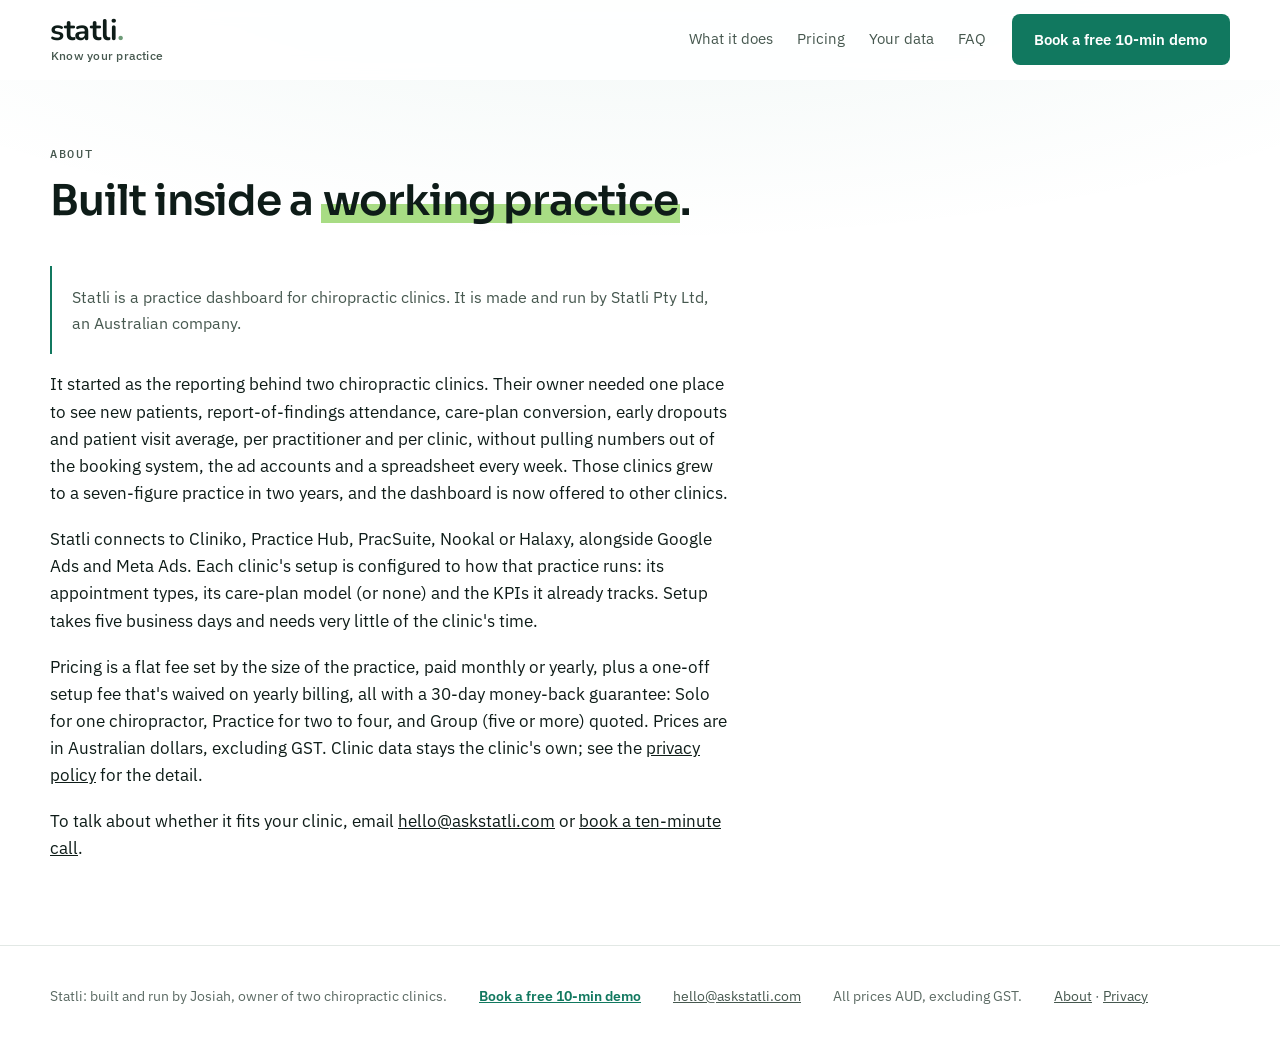
==== commit 6a41f128: "30-day money-back guarantee; remove audience section; story heading; pricing heading; FAQ cut to 6; " ====
--- a/about/index.html
+++ b/about/index.html
@@ -19,7 +19,7 @@
 <link rel="preconnect" href="https://fonts.googleapis.com">
 <link rel="preconnect" href="https://fonts.gstatic.com" crossorigin>
 <link rel="stylesheet" href="https://fonts.googleapis.com/css2?family=Archivo:wght@400..800&family=Nunito:wght@700&family=Sora:wght@500;600&family=IBM+Plex+Mono:wght@400;500;600&family=IBM+Plex+Sans:wght@400;500;600&display=swap">
-<link rel="stylesheet" href="/static/css/site.css?v=535c0e7a">
+<link rel="stylesheet" href="/static/css/site.css?v=b2d0cab2">
 </head>
 <body>
 <a class="skip" href="#main">Skip to content</a>
@@ -31,19 +31,19 @@
       <span class="brand-tag">Know your practice</span>
     </a>
     <div class="nav-links">
-      <a href="/#what">What it does</a>
+      <a href="/#story">What it does</a>
       <a href="/#pricing">Pricing</a>
       <a href="/#security">Your data</a>
       <a href="/#faq">FAQ</a>
     </div>
-    <a class="btn btn-primary nav-cta" href="/#book"><span>Book a<span class="cta-long"> discovery</span> call</span></a>
+    <a class="btn btn-primary nav-cta" href="/#book"><span>Book a<span class="cta-long"> free 10-min</span> demo</span></a>
     
     <button type="button" class="nav-menu-btn" aria-expanded="false" aria-controls="navSheet" aria-label="Menu">
       <span class="nav-menu-icon" aria-hidden="true"><i></i><i></i></span>
     </button>
   </div>
   <div class="nav-sheet" id="navSheet" hidden>
-    <a href="/#what">What it does</a>
+    <a href="/#story">What it does</a>
     <a href="/#story">See it in action</a>
     <a href="/#pricing">Pricing</a>
     <a href="/#security">Your data</a>
@@ -76,7 +76,7 @@
         (or none) and the KPIs it already tracks. Setup takes five business days and needs very little of the
         clinic's time.</p>
 
-      <p>Pricing is a flat fee set by the size of the practice, paid monthly or yearly, plus a one-off setup fee that's waived on yearly billing: Solo for one chiropractor, Practice for two to four, and Group (five or more) quoted. Prices are in Australian dollars, excluding GST.
+      <p>Pricing is a flat fee set by the size of the practice, paid monthly or yearly, plus a one-off setup fee that's waived on yearly billing, all with a 30-day money-back guarantee: Solo for one chiropractor, Practice for two to four, and Group (five or more) quoted. Prices are in Australian dollars, excluding GST.
         Clinic data stays the clinic's own; see the <a href="/privacy">privacy policy</a>
         for the detail.</p>
 
@@ -92,7 +92,7 @@
 <footer class="foot">
   <div class="wrap foot-in">
     <span>Statli: built and run by Josiah, owner of two chiropractic clinics.</span>
-    <span><a class="foot-cta" href="/#book">Book a discovery call</a></span>
+    <span><a class="foot-cta" href="/#book">Book a free 10-min demo</a></span>
     <span><a href="mailto:hello@askstatli.com">hello@askstatli.com</a></span>
     <span>All prices AUD, excluding GST.</span>
     <span><a href="/about">About</a> · <a href="/privacy">Privacy</a></span>
--- a/static/css/site.css
+++ b/static/css/site.css
@@ -1733,3 +1733,12 @@
 .plans.is-annual .plan-setup .setup-free-note { display: inline; }
 .billing-row .billing-save { white-space: nowrap; }
 @media (max-width: 400px) { .billing-row .billing-save { font-size: .62rem; padding: .12rem .35rem; } }
+.incl-note { display: block; font-size: .8rem; font-weight: 500; color: var(--ink-3); white-space: nowrap; }
+
+/* 30-day money-back guarantee, under the plan cards. */
+.guarantee { display: flex; align-items: flex-start; gap: .7rem; max-width: 46rem; margin: 1.6rem auto 0;
+  padding: .9rem 1.1rem; border: 1.5px solid var(--accent); border-radius: var(--r);
+  background: var(--accent-soft); color: var(--ink-2); font-size: .98rem; line-height: 1.5; }
+.guarantee strong { color: var(--ink); }
+.guarantee svg { flex: none; width: 26px; height: 26px; margin-top: .05rem; fill: none; stroke: var(--accent);
+  stroke-width: 1.8; stroke-linecap: round; stroke-linejoin: round; }
